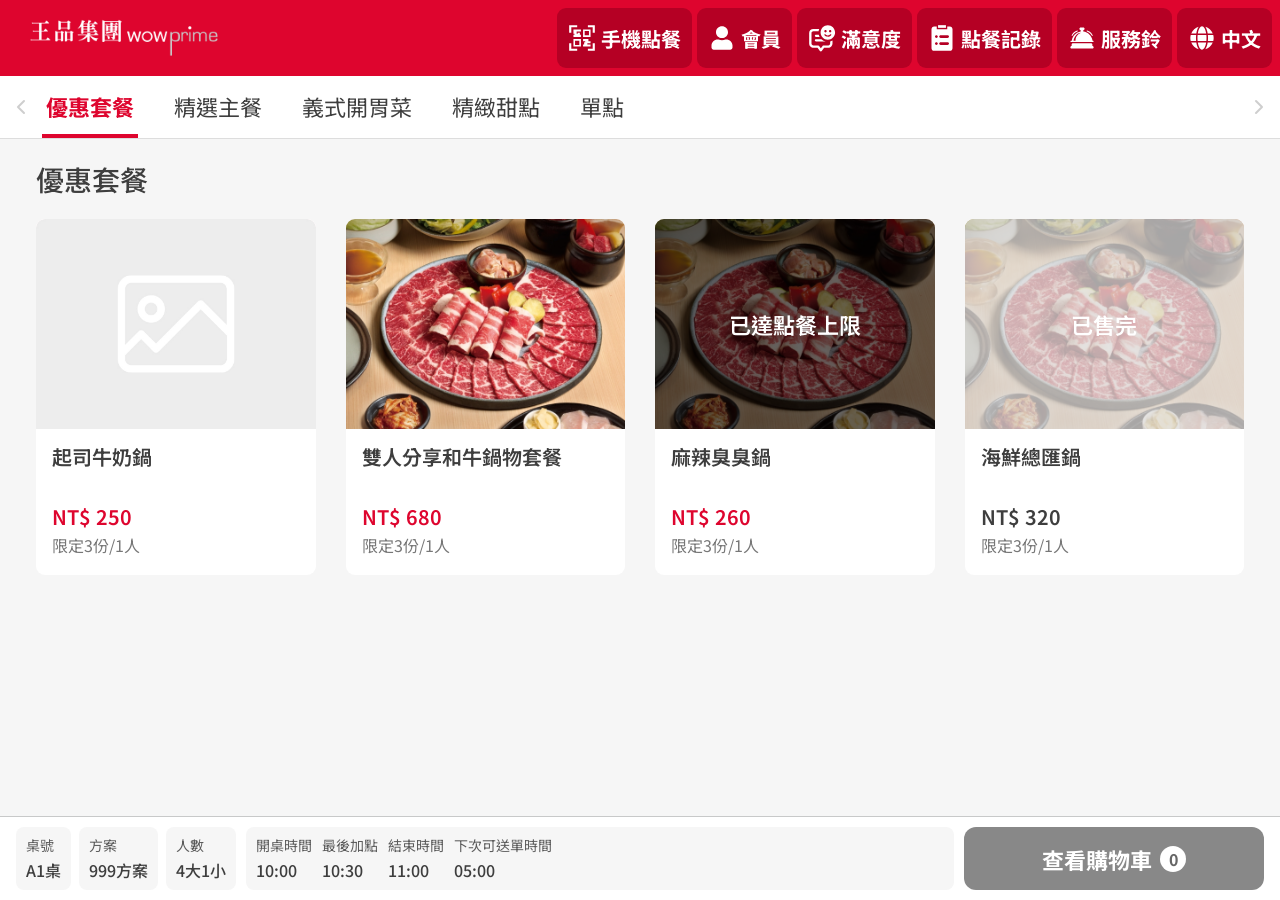
==== menu.html @ 1b22107e "update 新增手機點餐選項 2060910" ====
<!doctype html>
<html lang="zh-Hant">
<head>
<meta charset="UTF-8"><meta name="viewport" content="width=device-width, initial-scale=1, viewport-fit=cover">
<title>桌邊點餐｜王品集團</title>
<link rel="stylesheet" href="https://fonts.googleapis.com/css2?family=Noto+Sans+TC:wght@400;500;600;700&display=swap">
<link rel="stylesheet" href="css/styles.css"><link rel="stylesheet" href="css/menu.css">
</head>
<body><main class="screen menu-screen">
<header class="brand-bar"><img src="assets/logo.png" alt="王品集團 wowprime"><nav class="header-actions" aria-label="用餐服務">
<button class="header-action" data-header-action="手機點餐"><img src="assets/icons/Icon_qrcode.svg" alt="">手機點餐</button>
<button class="header-action" data-header-action="會員"><img src="assets/icons/Icon_user.svg" alt="">會員</button>
<button class="header-action" data-header-action="滿意度問卷"><img src="assets/icons/Icon_survey.svg" alt="">滿意度</button>
<button class="header-action" data-header-action="點餐記錄"><img src="assets/icons/Icon_list.svg" alt="">點餐記錄</button>
<button class="header-action service-bell visible" id="service-bell" aria-haspopup="dialog"><img src="assets/icons/Icon_service-bell.svg" alt="">服務鈴</button>
<button class="header-action" id="language-button" aria-haspopup="dialog"><img src="assets/icons/Icon_earth.svg" alt=""><span id="language-label">中文</span></button>
</nav></header>
<div class="menu-body">
<div class="category-bar"><button id="category-prev" class="category-arrow" aria-label="向左捲動分類"><img src="assets/icons/Icon_dropdown-right.svg" alt=""></button><nav id="categories" aria-label="餐點分類"></nav><button id="category-next" class="category-arrow" aria-label="向右捲動分類"><img src="assets/icons/Icon_dropdown-right.svg" alt=""></button></div><div class="menu-scroll" id="menu-list"></div><footer class="order-status-bar" aria-label="目前用餐資訊"><dl class="table-summary"><div><dt>桌號</dt><dd id="status-table">未開桌</dd></div><div><dt>方案</dt><dd id="status-plan">—</dd></div><div><dt>人數</dt><dd id="status-people">—</dd></div></dl><dl class="time-summary"><div><dt>開桌時間</dt><dd id="status-opened">—</dd></div><div><dt>最後加點</dt><dd id="status-last">—</dd></div><div><dt>結束時間</dt><dd id="status-end">—</dd></div><div><dt>下次可送單時間</dt><dd id="status-next">—</dd></div></dl><button id="view-cart" class="view-cart"><span>查看購物車</span><span id="cart-count" aria-live="polite">0</span></button></footer></div>
</main>
<dialog id="detail" aria-labelledby="detail-title"><div class="detail-layout"><div class="detail-summary"><img class="dish-photo" src="assets/menu.jpg" alt=""><div class="dish-copy"><p class="eyebrow" id="detail-category"></p><h2 id="detail-title"></h2><p id="detail-description"></p></div></div><div class="detail-options"><button class="close-button" id="close-detail" aria-label="關閉商品詳情"><img src="assets/icons/Icon_close.svg" alt=""></button><div class="options-scroll"><div class="detail-product-heading"><h2 id="detail-option-title"></h2><strong id="detail-price"></strong></div><section class="flavor-section" aria-label="口味與自訂備註"><div class="flavor-options" aria-label="口味選擇"><button type="button" class="flavor-option" data-flavor="加辣" aria-pressed="false">加辣</button><button type="button" class="flavor-option" data-flavor="不要香菜" aria-pressed="false">不要香菜</button><button type="button" class="flavor-option" id="custom-flavor" aria-pressed="false" aria-expanded="false" aria-controls="meal-note">+自訂備註</button></div><textarea id="meal-note" maxlength="200" placeholder="請輸入備註" aria-label="自訂口味備註" hidden></textarea></section><div id="option-groups"></div></div></div></div><footer class="detail-footer"><div class="stepper"><button id="minus" aria-label="減少餐點數量">−</button><output id="quantity">1</output><button id="plus" aria-label="增加餐點數量">＋</button></div><div class="detail-feedback"><p id="validation" aria-live="polite"></p><p id="detail-limit" aria-label="點餐份數限制"></p></div><button id="add-cart" class="add-cart"></button></footer></dialog>
<dialog id="service-dialog" aria-labelledby="service-title"><button class="close-button" id="close-service" aria-label="關閉服務鈴選單"><img src="assets/icons/Icon_close.svg" alt=""></button><h2 id="service-title">服務鈴</h2><div class="service-options"></div><button class="service-confirm" id="confirm-service" disabled>確定</button></dialog>
<dialog id="language-dialog" aria-labelledby="language-title"><button class="close-button" id="close-language" aria-label="關閉語言選擇"><img src="assets/icons/Icon_close.svg" alt=""></button><h2 id="language-title">語言選擇</h2><div class="service-options" aria-label="語言"><button class="service-option" data-language="zh-Hant" aria-pressed="false">中文</button><button class="service-option" data-language="en" aria-pressed="false">English</button><button class="service-option" data-language="ja" aria-pressed="false">日本語</button></div><button class="service-confirm" id="confirm-language" disabled>確定</button></dialog>
<div id="menu-toast" role="status" aria-live="polite"></div><script src="js/menu.js"></script>
</body></html>
---- css/styles.css ----
:root {
  --brand: #de052e;
  --brand-dark: #b80426;
  --ink: #3e3e3e;
  --muted: #5b5b5b;
  --line: #c8c9c9;
  --surface: #ffffff;
  --canvas: #f6f6f6;
  --soft-red: #fff0f2;
  --shadow: 0 18px 40px rgba(62, 62, 62, 0.12);
  --primary-action-size: clamp(20px, 2.35vw, 30px);
  --bar-height: calc(76px + env(safe-area-inset-top, 0px));
}

* { box-sizing: border-box; }

html {
  width: 100%;
  height: 100%;
  min-height: 100svh;
  min-height: 100dvh;
}

body {
  margin: 0;
  width: 100%;
  min-height: 100svh;
  min-height: 100dvh;
  overflow: hidden;
  color: var(--ink);
  background: var(--canvas);
  font-size: 18px;
  font-family: "Noto Sans TC", "Roboto", sans-serif;
}

.screen {
  position: relative;
  width: 100vw;
  min-height: 100svh;
  min-height: 100dvh;
  height: 100svh;
  height: 100dvh;
  overflow: hidden;
  background: var(--canvas);
}

.brand-bar {
  position: absolute;
  z-index: 4;
  display: flex;
  align-items: center;
  justify-content: space-between;
  top: 0;
  right: 0;
  left: 0;
  height: var(--bar-height);
  padding: max(14px, env(safe-area-inset-top, 0px)) max(30px, env(safe-area-inset-right, 0px)) 14px max(30px, env(safe-area-inset-left, 0px));
  background: var(--brand);
}

.brand-bar > img { width: 190px; height: 48px; object-fit: contain; object-position: left center; }
.header-title, .header-version { display: none; }
.management-mode .header-title { position: absolute; left: 50%; display: block; margin: 0; color: #fff; font-size: 30px; transform: translateX(-50%); }
.management-mode .header-version { display: block; margin-left: auto; color: #fff; font-size: 18px; font-weight: 700; }
.service-bell { display: none; align-items: center; gap: 10px; min-height: 52px; padding: 0 22px; border-radius: 10px; color: #fff; background: rgba(0, 0, 0, .3); font-size: 20px; font-weight: 700; }
.service-bell.visible { display: flex; }
.service-bell img { width: 28px; height: 28px; filter: brightness(0) invert(1); }
.service-bell:hover { background: rgba(0, 0, 0, .45); }

.view { width: 100%; height: calc(100% - var(--bar-height)); margin-top: var(--bar-height); overflow-y: auto; overscroll-behavior: contain; -webkit-overflow-scrolling: touch; }

.login-view {
  display: grid;
  place-items: center;
  padding: 24px;
  background: linear-gradient(135deg, #f0f0f0, #fafafa);
}

.login-card, .verify-card, .table-card {
  position: relative;
  z-index: 1;
  background: rgba(255, 255, 255, .96);
  border: 1px solid rgba(200, 201, 201, .7);
  box-shadow: var(--shadow);
}

.login-card {
  width: min(440px, 88%);
  padding: 36px 42px 34px;
  border-radius: 22px;
  text-align: center;
}

.eyebrow {
  margin: 0 0 8px;
  color: var(--brand);
  font: 700 15px Roboto, sans-serif;
  letter-spacing: .14em;
}

h1, h2, p { margin-top: 0; }
h1 { margin-bottom: 12px; font-size: clamp(28px, 3vw, 42px); letter-spacing: -.04em; }
h2 { margin-bottom: 8px; font-size: 24px; }
.login-card > p { margin-bottom: 26px; color: var(--muted); font-size: 18px; }

.code-input {
  width: 100%;
  height: 64px;
  border: 1px solid var(--line);
  border-radius: 12px;
  outline: 0;
  color: var(--ink);
  background: #fff;
  font: 700 30px Roboto, sans-serif;
  letter-spacing: .28em;
  text-align: center;
}

.code-input:focus { border-color: var(--brand); box-shadow: 0 0 0 4px rgba(222, 5, 46, .12); }
.hint { min-height: 22px; margin: 10px 0 18px; color: var(--brand); font-size: 16px; }

/* Keep native control/link colors consistent, including iPad browsers. */
a, a:visited {
  color: inherit;
}

button, input, select, textarea {
  color: inherit;
  -webkit-text-fill-color: currentColor;
}

button {
  -webkit-appearance: none;
  appearance: none;
  border: 0;
  cursor: pointer;
  font: inherit;
  transition: transform .18s ease, box-shadow .18s ease, background .18s ease;
}
button:active { transform: scale(.98); }
button:focus-visible { outline: 3px solid rgba(222, 5, 46, .28); outline-offset: 3px; }

.primary-button {
  min-height: 56px;
  width: 100%;
  border-radius: 10px;
  color: #fff;
  background: var(--brand);
  font-weight: 700;
  box-shadow: 0 8px 18px rgba(222, 5, 46, .2);
}
.primary-button:hover { background: var(--brand-dark); box-shadow: 0 10px 24px rgba(222, 5, 46, .28); }
.secondary-button { color: var(--muted); background: transparent; font-size: 18px; }

.standby-view { display: flex; flex-direction: column; padding-top: 24px; }
.carousel {
  position: relative;
  flex: 1;
  min-height: 0;
  margin: 0 24px 18px;
  overflow: hidden;
  border-radius: 18px;
  background: #dedede;
  box-shadow: inset 0 0 0 1px rgba(0,0,0,.05);
  touch-action: pan-y;
}
.slide { position: absolute; inset: 0; opacity: 0; background-position: center; background-size: cover; transition: opacity .45s ease, transform .45s ease; transform: scale(1.02); }
.slide.active { opacity: 1; transform: scale(1); }
.dots { position: absolute; z-index: 2; bottom: 18px; left: 50%; display: flex; gap: 8px; transform: translateX(-50%); }
.dot { width: 8px; height: 8px; padding: 0; border-radius: 50%; background: rgba(255,255,255,.6); }
.dot.active { width: 24px; border-radius: 99px; background: #fff; }

.standby-footer { display: flex; align-items: center; gap: 20px; padding: 0 24px max(22px, env(safe-area-inset-bottom, 0px)); }
.table-status { flex: 1; padding-left: 10px; color: var(--muted); font-size: 18px; }
.table-status strong { display: block; color: var(--ink); font-size: 20px; }
.service-button { width: 35%; min-height: 60px; border-radius: 10px; color: #fff; background: var(--brand); font-size: var(--primary-action-size); font-weight: 700; box-shadow: 0 8px 18px rgba(222,5,46,.2); }
.button-icon { width: 22px; height: 22px; margin-left: 8px; vertical-align: -4px; filter: brightness(0) invert(1); }

.overlay { position: absolute; inset: var(--bar-height) 0 0; z-index: 5; display: grid; place-items: center; padding: 24px max(24px, env(safe-area-inset-right, 0px)) max(24px, env(safe-area-inset-bottom, 0px)) max(24px, env(safe-area-inset-left, 0px)); background: rgba(62, 62, 62, .28); backdrop-filter: blur(3px); }
.verify-card { width: min(460px, 90%); padding: 34px 40px 30px; border-radius: 18px; text-align: center; }
.verify-card .code-input { margin: 12px 0 0; }
.verify-actions { display: flex; gap: 12px; margin-top: 16px; }
.verify-actions .primary-button { flex: 1; }
.verify-actions .secondary-button { width: 35%; border: 1px solid var(--line); border-radius: 10px; }
.service-menu-overlay { position: absolute; inset: var(--bar-height) 0 0; z-index: 5; display: grid; place-items: center; padding: 24px; background: rgba(62, 62, 62, .28); }
.service-menu-card { position: relative; width: min(560px, 90%); padding: 28px 32px 30px; border-radius: 14px; background: #fff; box-shadow: var(--shadow); }
.service-menu-card h2 { margin: 0 0 24px; color: var(--ink); font-size: 30px; }
.service-menu-close { position: absolute; top: 20px; right: 22px; display: grid; place-items: center; width: 30px; height: 30px; border-radius: 50%; color: transparent; background: #f2f2f2; font-size: 0; }
.service-menu-close::before, .service-menu-close::after { position: absolute; width: 18px; height: 2px; border-radius: 2px; background: var(--muted); content: ""; }
.service-menu-close::before { transform: rotate(45deg); }
.service-menu-close::after { transform: rotate(-45deg); }
.service-options { display: grid; grid-template-columns: repeat(3, 1fr); gap: 12px; }
.service-option { min-height: 92px; border: 1px solid var(--line); border-radius: 8px; color: var(--ink); background: #fff; font-size: 23px; font-weight: 600; }
.service-option:hover, .service-option.selected { border-color: var(--brand); color: var(--brand); background: #fff; }
.service-option.selected { border-width: 2px; }
.service-confirm { display: block; width: 180px; min-height: 52px; margin: 28px auto 0; border-radius: 9px; color: #fff; background: #888; font-size: 20px; font-weight: 700; }
.service-confirm:not(:disabled) { background: var(--brand); box-shadow: 0 8px 18px rgba(222, 5, 46, .2); }
.service-confirm:not(:disabled):hover { background: var(--brand-dark); }
.service-confirm:disabled { cursor: default; }

.zones-view { display: flex; flex-direction: column; padding: 32px 36px max(34px, env(safe-area-inset-bottom, 0px)); }
.page-heading { display: flex; align-items: end; justify-content: space-between; margin-bottom: 22px; }
.page-heading h1 { margin: 0; font-size: 34px; }
.step-label { color: var(--muted); font-size: 16px; }
.zone-tabs { display: flex; gap: 10px; margin-bottom: 18px; overflow-x: auto; }
.zone-tab { padding: 12px 25px; border: 1px solid var(--line); border-radius: 99px; color: var(--muted); background: #fff; white-space: nowrap; }
.zone-tab.active { border-color: var(--brand); color: #fff; background: var(--brand); }
.table-card { flex: 1; min-height: 0; padding: 24px; border-radius: 18px; }
.zone-title { display: flex; align-items: center; justify-content: space-between; margin-bottom: 18px; }
.zone-title h2 { margin: 0; font-size: 20px; }
.zone-title span { color: var(--muted); font-size: 16px; }
.tables { display: grid; grid-template-columns: repeat(4, 1fr); gap: 14px; }
.table-button { min-height: 82px; border: 1px solid var(--line); border-radius: 12px; color: var(--ink); background: #fff; font-size: 20px; font-weight: 600; }
.table-button:hover, .table-button.selected { border-color: var(--brand); color: var(--brand); background: var(--soft-red); }
.zone-footer { display: flex; justify-content: flex-end; gap: 12px; margin-top: 22px; }
.zone-footer button { width: 180px; min-height: 52px; border-radius: 10px; }
.zone-footer .confirm-table { color: #fff; background: var(--brand); }
.zone-footer .cancel-table { border: 1px solid var(--line); background: #fff; }

.assigned-footer { display: grid; grid-template-columns: 1fr 1fr; gap: 10px; padding: 0 24px max(22px, env(safe-area-inset-bottom, 0px)); }
.assigned-footer button { min-height: 78px; border-radius: 16px; font-size: var(--primary-action-size); font-weight: 700; }
.assigned-footer .table-action { display: flex; align-items: center; justify-content: center; border: 1px solid var(--ink); color: var(--ink); background: #fff; }
.assigned-footer .table-action strong { font-size: 36px; }
.assigned-footer .table-action span { display: block; flex: 0 0 1px; width: 1px; height: 26px; margin: 0 14px; background: var(--ink); font-size: 0; }
.assigned-footer .start-order { color: #fff; background: var(--brand); }
.assigned-footer .start-order:disabled { cursor: default; color: #fff; background: #c8c9c9; box-shadow: none; }

.management-view { min-height: 100%; background: #d8d8d8; }
.table-context { display: grid; grid-template-columns: repeat(4, 1fr); min-height: 118px; background: #fff; }
.table-context div { display: flex; flex-direction: column; align-items: center; justify-content: center; gap: 8px; }
.table-context span { font-size: 24px; }
.table-context strong { font-size: 28px; font-weight: 500; }
.management-actions { display: flex; gap: 28px; padding: 80px 48px; }
.management-action { display: flex; width: 178px; height: 178px; flex-direction: column; align-items: center; justify-content: center; gap: 16px; border-radius: 14px; color: var(--ink); background: #fff; box-shadow: 0 6px 12px rgba(0, 0, 0, .04); }
.management-action img { width: 76px; height: 76px; }
.management-action span { font-size: 24px; }
.management-action:hover { background: #fff8f9; box-shadow: 0 8px 20px rgba(0, 0, 0, .1); }
.open-table-view { display: grid; place-items: center; padding: 24px; background: rgba(62, 62, 62, .22); }
.open-table-card { width: min(600px, 90%); max-height: 100%; overflow-y: auto; padding: 30px 42px 28px; border-radius: 14px; text-align: center; background: #fff; box-shadow: var(--shadow); }
.open-table-card h1 { margin-bottom: 8px; font-size: 32px; }
.open-table-card .context { margin-bottom: 22px; font-size: 22px; font-weight: 700; }
.open-table-card .field-label { display: flex; align-items: center; justify-content: center; gap: 14px; margin: 18px 0 26px; }
.open-table-card input[type="number"] { width: 112px; height: 52px; border: 1px solid var(--line); border-radius: 8px; font: inherit; text-align: center; }
.open-table-card .form-actions { display: flex; justify-content: center; gap: 12px; margin-top: 24px; }
.open-table-card .form-actions button { min-width: 130px; min-height: 52px; padding: 0 22px; border-radius: 9px; }
.open-table-card .back-button { border: 1px solid var(--line); background: #fff; }
.open-table-card .next-button, .open-table-card .confirm-open { color: #fff; background: var(--brand); }
.plan-grid { display: grid; grid-template-columns: repeat(2, 1fr); gap: 12px; max-width: 360px; margin: 26px auto 10px; }
.plan-button { min-height: 54px; border: 1px solid var(--ink); border-radius: 8px; color: var(--ink); background: #fff; font-size: 22px; font-weight: 700; }
.plan-button.selected { border: 2px solid var(--brand); color: var(--brand); }
.price-plan { display: inline-block; margin: 8px 0 18px; padding: 5px 14px; border: 1px solid var(--ink); border-radius: 8px; font-size: 22px; font-weight: 700; }
.price-list { display: grid; gap: 10px; margin: 0 auto; max-width: 390px; text-align: left; }
.price-row { display: grid; grid-template-columns: 1fr 42px 52px 42px; align-items: center; gap: 12px; font-size: 21px; }
.quantity-button, .quantity-value { display: grid; place-items: center; width: 42px; height: 42px; }
.quantity-button { border-radius: 50%; color: var(--ink); background: #f4f4f4; font-size: 25px; line-height: 1; }
.quantity-button:hover { background: #ececec; }
.quantity-value { width: 52px; border: 1px solid var(--line); border-radius: 8px; font-size: 20px; }

.toast { position: absolute; z-index: 10; left: 50%; bottom: 24px; padding: 11px 18px; border-radius: 99px; color: #fff; background: var(--ink); opacity: 0; pointer-events: none; transform: translate(-50%, 12px); transition: opacity .2s ease, transform .2s ease; }
.toast.show { opacity: 1; transform: translate(-50%, 0); }

@media (max-width: 760px) {
  :root { --bar-height: calc(64px + env(safe-area-inset-top, 0px)); }
  .brand-bar { height: var(--bar-height); padding: max(10px, env(safe-area-inset-top, 0px)) max(18px, env(safe-area-inset-right, 0px)) 10px max(18px, env(safe-area-inset-left, 0px)); }
  .brand-bar > img { width: 154px; height: 44px; }
  .service-bell { gap: 6px; min-height: 44px; padding: 0 12px; font-size: 16px; }
  .service-bell img { width: 24px; height: 24px; }
  .service-menu-card { padding: 24px 20px 24px; }
  .service-menu-card h2 { font-size: 26px; }
  .service-menu-close { top: 16px; right: 18px; }
  .service-option { min-height: 72px; font-size: 18px; }
  .service-confirm { width: 150px; }
  .view { height: calc(100% - var(--bar-height)); margin-top: var(--bar-height); }
  .login-card { padding: 26px 22px 24px; }
  .standby-footer { gap: 10px; padding-inline: 16px; }
  .service-button { width: 46%; }
  .assigned-footer { gap: 8px; padding-inline: 16px; }
  .assigned-footer button { min-height: 60px; border-radius: 12px; }
  .assigned-footer .table-action strong { font-size: 26px; }
  .assigned-footer .table-action span { height: 21px; margin: 0 7px; }
  .management-mode .header-title { font-size: 24px; }
  .management-mode .header-version { font-size: 15px; }
  .table-context { min-height: 104px; }
  .table-context span { font-size: 18px; }
  .table-context strong { font-size: 22px; }
  .management-actions { gap: 12px; padding: 44px 18px; }
  .management-action { width: 150px; height: 150px; gap: 12px; }
  .management-action img { width: 60px; height: 60px; }
  .management-action span { font-size: 20px; }
  .open-table-card { padding: 24px 20px; }
  .open-table-card h1 { font-size: 28px; }
  .open-table-card .context { font-size: 19px; }
  .price-row { font-size: 18px; }
  .zones-view { padding-inline: 18px; }
  .tables { grid-template-columns: repeat(3, 1fr); }
}

/* Shared brand focus treatment for all form fields. */
input:focus, textarea:focus, select:focus, [contenteditable="true"]:focus {
  border-color: var(--brand);
  outline: 2px solid var(--brand);
  outline-offset: 2px;
}
---- css/menu.css ----
.menu-body{height:calc(100% - var(--bar-height));margin-top:var(--bar-height);display:flex;flex-direction:column}
.eyebrow{margin:0 0 6px;color:var(--brand);font-size:16px;letter-spacing:2px;font-weight:700}
#categories{display:flex;gap:32px;min-width:0;flex:1;overflow-x:auto;scrollbar-width:none;background:white}
#categories button{white-space:nowrap;background:none;padding:20px 4px 17px;font-size:22px;border-bottom:4px solid transparent}
#categories button[aria-current=true]{color:var(--brand);border-color:var(--brand);font-weight:700}
.menu-scroll{overflow:auto;padding:28px 36px 40px;flex:1}
.section-heading{display:flex;gap:12px;align-items:center;margin-bottom:20px}
.section-heading h2{font-size:28px;margin:0}
.section-heading span{color:var(--muted);font-size:18px}
.dish-grid{display:grid;grid-template-columns:repeat(4,minmax(0,1fr));gap:22px 30px}
.dish-card{display:flex;flex-direction:column;text-align:left;padding:0;gap:0;border:0;border-radius:9px;overflow:hidden;background:white;color:var(--ink);min-width:0;align-self:start}
.dish-card:hover{border-color:var(--brand)}

.card-copy{width:100%;padding:14px 16px 16px;display:flex;flex-direction:column;gap:4px;min-height:108px}
.card-copy h3{font-size:20px;line-height:1.4;margin:0;font-weight:600}

.card-price{font-size:20px;line-height:1.35;color:var(--brand);font-weight:600}


dialog{border:0;color:var(--ink);font:inherit;padding:0;border-radius:20px;box-shadow:var(--shadow)}
dialog::backdrop{background:rgba(0,0,0,.42)}
#detail{width:min(1160px,calc(100% - 48px));max-width:none;height:min(850px,calc(100dvh - 48px));max-height:none;overflow:hidden}
#detail[open]{display:flex;flex-direction:column}
.detail-layout{display:grid;grid-template-columns:42% 58%;flex:1;min-height:0}
.detail-summary{background:#faf8f6;overflow:auto}
.dish-photo{width:100%;height:280px;object-fit:cover}
.dish-copy{padding:26px}
.dish-copy h2{font-size:30px;line-height:1.4}
.dish-copy p:not(.eyebrow){font-size:20px;line-height:1.7}
.dish-copy strong{font-size:28px;color:var(--brand)}
.dish-copy .photo-note{font-size:16px!important;color:#777;margin-top:26px}
.detail-options{position:relative;min-height:0;display:flex}
.options-scroll{overflow:auto;padding:32px 28px;width:100%}
.options-scroll>h2{font-size:28px;padding-right:38px;margin-bottom:26px}
.close-button{position:absolute;right:16px;top:14px;z-index:2;width:44px;height:44px;border-radius:50%;font-size:32px;background:#eee;line-height:1}
fieldset{border:0;padding:0;margin:0 0 28px;min-width:0}
legend{font-size:22px;font-weight:700;width:100%;margin-bottom:12px}
legend small{display:block;font-size:16px;font-weight:400;color:var(--muted);margin-top:4px}
.option-row{display:flex;align-items:center;gap:10px;border:1px solid #ddd;border-radius:10px;padding:12px;margin-bottom:8px;min-height:56px;cursor:pointer;font-size:20px}
.option-row:has(input:checked){border-color:var(--brand);background:#fff5f6}
.option-row:has(input:disabled){opacity:.5;cursor:default}
.option-row input{width:22px;height:22px;accent-color:var(--brand);flex-shrink:0}
.option-name{flex:1}
.option-price{font-size:18px}
.nested{padding:12px 0 0 20px;border-left:3px solid #efc6ce;margin-bottom:12px}
.nested fieldset:last-child{margin-bottom:0}
.extra-qty{display:flex;justify-content:flex-end;align-items:center;gap:16px;margin-bottom:12px}
.extra-qty button,.stepper button{width:44px;height:44px;background:#f2f2f2;border-radius:8px;font-size:24px}
.extra-qty button:disabled,.stepper button:disabled{color:var(--muted);opacity:.45;cursor:default}
.note-label{display:block;font-size:22px;font-weight:700;margin-bottom:12px}
.note-label span{font-size:16px;font-weight:400;color:#666}
textarea{width:100%;min-height:100px;padding:14px;border:1px solid #ccc;border-radius:10px;font:inherit;resize:vertical}
.detail-footer{border-top:1px solid #ddd;padding:18px 24px;display:flex;align-items:center;gap:18px;background:white}
.stepper{display:flex;align-items:center;gap:18px;font-size:22px}
#validation{font-size:16px;color:var(--muted);margin:0;flex:1}
.add-cart{background:var(--brand);color:white;padding:18px 24px;border-radius:10px;font-size:22px;font-weight:700}
.add-cart:disabled{background:#ddd;color:#777;cursor:default}
button:focus-visible{outline:3px solid var(--brand);outline-offset:3px}
#service-dialog{width:min(560px,calc(100% - 40px));padding:32px}
#service-dialog h2{font-size:30px;margin-bottom:24px}
#menu-toast{position:fixed;z-index:100;bottom:28px;left:50%;transform:translateX(-50%);background:#333;color:white;border-radius:12px;padding:16px 24px;display:none;font-size:20px;max-width:90%;width:max-content}
#menu-toast.show{display:block}
@media(max-width:900px){

.card-copy h3{font-size:20px;line-height:1.4;margin:0;font-weight:600}
.detail-layout{grid-template-columns:38% 62%}
.dish-photo{height:220px}
.dish-copy{padding:20px}
.detail-footer{flex-wrap:wrap}
.detail-feedback{order:3;flex-basis:100%}
.add-cart{margin-left:auto}
.menu-scroll{padding:24px}
#categories{display:flex;gap:32px;min-width:0;flex:1;overflow-x:auto;scrollbar-width:none;background:white}
}
@media(max-width:600px){
.detail-layout{display:block;overflow:auto}
.detail-summary{overflow:visible}
.dish-photo{height:200px}
.options-scroll{overflow:visible}
.detail-options{display:block}
.detail-options .close-button{position:fixed;top:16px;right:16px}
#detail{width:calc(100% - 20px);height:calc(100dvh - 20px)}
.detail-footer{padding:12px;gap:10px}
.add-cart{font-size:18px;padding:16px}
.stepper{gap:10px}
.service-option{font-size:18px}
}




/* Category-list layout; header keeps the shared index.html height. */
.menu-screen .brand-bar{padding-left:24px;padding-right:8px;gap:20px}
.menu-screen .brand-bar>img{width:254px;max-width:23%;height:48px;flex-shrink:0}
.header-actions{display:flex;align-items:center;justify-content:flex-end;gap:5px;min-width:0}
.header-action,.header-actions .service-bell{display:flex;align-items:center;justify-content:center;gap:5px;white-space:nowrap;min-height:60px;padding:0 11px;border-radius:9px;color:white;background:#b50024;font-size:20px;font-weight:700}
.header-action img,.header-actions .service-bell img{width:28px;height:28px;object-fit:contain;filter:brightness(0) invert(1)}
.header-action:hover{background:#990020}
.category-bar{display:flex;align-items:stretch;flex-shrink:0;background:white;border-bottom:1px solid #ddd}
#categories::-webkit-scrollbar{display:none}
#categories button{color:var(--ink);font-size:24px;padding:20px 4px 18px;min-height:76px}
#categories button[aria-current=true]{color:var(--brand)}
.category-arrow{width:42px;flex-shrink:0;background:white;color:var(--muted);font-size:32px;padding:0}
.category-arrow:disabled{opacity:.3;cursor:default}
.menu-scroll{padding:20px 36px 36px}
.section-heading h2{font-size:32px;font-weight:500}
.card-media{position:relative;width:100%;aspect-ratio:4/3;background:#fff3f5;overflow:hidden}
.card-media img{position:absolute;inset:0;display:block;width:100%;height:100%;object-fit:cover}
.image-placeholder{position:absolute;inset:0;display:grid;place-items:center;color:white}
.image-placeholder svg{width:42%;height:48%}
.card-limit{font-size:16px;color:#777;line-height:1.4}
.availability-overlay{position:absolute;inset:0;display:grid;place-items:center;padding:12px;background:rgba(0,0,0,.6);color:white;font-size:22px;font-weight:600;text-align:center}
.sold-out .availability-overlay{background:rgba(220,220,220,.75)}
.sold-out .card-price{color:var(--ink)}
.dish-card:disabled{cursor:default;opacity:1}
.dish-card:disabled:active{transform:none}
.dish-card:not(:disabled):hover{box-shadow:0 0 0 2px var(--brand)}
@media(max-width:1050px){
.menu-screen .brand-bar{padding-left:18px;gap:12px}
.menu-screen .brand-bar>img{width:190px;max-width:23%}
.header-action,.header-actions .service-bell{font-size:18px;padding:0 8px;gap:4px;min-height:52px}
.header-action img,.header-actions .service-bell img{width:24px;height:24px}
.dish-grid{gap:22px}
}
@media(max-width:900px){
.header-action,.header-actions .service-bell{flex-direction:column;gap:2px;font-size:16px;padding:4px 8px;min-height:54px}
.dish-grid{grid-template-columns:repeat(2,minmax(0,1fr))}
.menu-scroll{padding:24px}
#categories{gap:26px}
}
@media(max-width:600px){
.menu-screen .brand-bar{padding-left:10px;gap:8px}
.menu-screen .brand-bar>img{width:110px;max-width:23%}
.header-actions{overflow-x:auto;justify-content:flex-start}
.header-action,.header-actions .service-bell{font-size:14px;padding:4px 6px;min-height:44px;flex-shrink:0}
.header-action img,.header-actions .service-bell img{width:20px;height:20px}
.menu-scroll{padding:18px 14px}
.dish-grid{gap:16px}
.card-copy{padding:12px;min-height:110px}
.card-copy h3,.card-price{font-size:18px}
.availability-overlay{font-size:18px}
#categories button{font-size:20px;min-height:64px;padding:16px 4px}
.category-arrow{width:30px}
}
/* Equal card geometry: reserve two title lines, one price and one limit line. */
.dish-card{align-self:stretch;height:100%}
.card-copy{height:146px;min-height:146px;flex:none}
.card-copy h3{height:56px;min-height:56px;display:-webkit-box;-webkit-line-clamp:2;-webkit-box-orient:vertical;overflow:hidden}
.card-price,.card-limit{flex-shrink:0}
.category-arrow{display:grid;place-items:center}
.category-arrow img{display:block;width:24px;height:24px}
#category-prev img{transform:rotate(180deg)}
.close-button{display:grid;place-items:center;padding:10px}
.close-button img{display:block;width:100%;height:100%}
#service-dialog,#language-dialog{width:min(560px,calc(100% - 40px));padding:32px;border-radius:20px}
#service-dialog h2,#language-dialog h2{font-size:30px;margin-bottom:24px}
@media(max-width:600px){.card-copy{height:140px;min-height:140px}.card-copy h3{height:51px;min-height:51px}#service-dialog,#language-dialog{padding:28px 20px}.service-options{gap:10px}}
/* Compact navigation and persistent dining context. */
#categories button{font-size:22px;min-height:62px;padding:13px 4px 11px}
.section-heading h2{font-size:28px}
.menu-scroll{min-height:0}
.order-status-bar{display:flex;align-items:stretch;gap:10px;flex-shrink:0;padding:10px max(12px,env(safe-area-inset-right,0px)) max(10px,env(safe-area-inset-bottom,0px)) max(12px,env(safe-area-inset-left,0px));background:#e6e6e6;border-top:1px solid var(--line)}
.order-status-bar dl{margin:0;display:flex;align-items:center;gap:14px}
.order-status-bar dt{font-size:14px;color:var(--muted);white-space:nowrap}
.order-status-bar dd{margin:2px 0 0;font-size:16px;white-space:nowrap;font-weight:500}
.table-summary>div{background:white;padding:7px 12px;border-radius:6px;min-width:68px}
.order-status-bar .table-summary{gap:8px}
.time-summary{flex:1;flex-wrap:wrap;background:#fff;padding:7px 12px;border-radius:6px}
.view-cart{display:flex;align-items:center;justify-content:center;gap:8px;min-width:300px;padding:12px 16px;background:var(--brand);color:white;border-radius:9px;font-size:20px;font-weight:700}
.view-cart img{width:26px;height:26px;filter:brightness(0) invert(1)}
.view-cart:disabled{background:#888;cursor:default}
#cart-count{display:grid;place-items:center;min-width:26px;height:26px;border-radius:50%;background:#fff;color:var(--brand);font-size:16px}
.view-cart:disabled #cart-count{color:#666}
@media(max-width:1050px){.order-status-bar{flex-wrap:wrap}.order-status-bar .time-summary{order:3;flex-basis:100%;justify-content:space-between}.view-cart{margin-left:auto}.table-summary>div{padding:5px 12px}.order-status-bar dt{font-size:14px}.order-status-bar dd{font-size:16px}}
@media(max-width:600px){#categories button{font-size:18px;min-height:54px;padding:11px 4px 9px}.order-status-bar{gap:6px;padding:8px}.order-status-bar .table-summary{gap:5px}.table-summary>div{min-width:0;padding:4px 7px}.view-cart{font-size:16px;min-width:300px;padding:8px;gap:5px}.view-cart img{display:none}.order-status-bar .time-summary{gap:8px;padding:6px}}

.detail-feedback{flex:1;min-width:0}
#detail-limit{margin:4px 0 0;color:var(--brand);font-size:18px;line-height:1.4}
.flavor-section{margin-bottom:36px}
.flavor-section h2{font-size:24px;margin:0 44px 16px 0;line-height:1.4}
.flavor-options{display:flex;flex-wrap:wrap;gap:8px;margin-bottom:14px}
.flavor-option{min-height:44px;padding:6px 14px;border:1px solid var(--line);border-radius:7px;background:white;color:var(--ink);font-size:22px}
.flavor-option[aria-pressed="true"]{border-color:var(--brand);color:var(--brand);background:var(--soft-red)}
#meal-note{min-height:110px;display:block}
#meal-note[hidden]{display:none}

.detail-product-heading{padding-right:44px;margin-bottom:28px}
.detail-product-heading h2{font-size:30px;line-height:1.4;margin:0 0 8px}
.detail-product-heading #detail-price{display:block;color:var(--brand);font-size:28px;line-height:1.4}


.dish-copy #detail-category{font-size:18px;font-weight:700;color:var(--brand);line-height:1.6;margin:0 0 8px}
.dish-copy #detail-title{font-size:18px;line-height:1.4;margin:0 0 12px}
.dish-copy #detail-description{font-size:16px;line-height:1.7;margin:0}
/* Two-row dining bar matching the reference. */
.order-status-bar{display:grid;grid-template-columns:minmax(0,1fr) auto;gap:12px;background:#fff;padding:12px max(16px,env(safe-area-inset-right,0px)) max(12px,env(safe-area-inset-bottom,0px)) max(16px,env(safe-area-inset-left,0px))}
.order-status-bar .table-summary{grid-column:1;grid-row:1;gap:10px}
.order-status-bar .table-summary>div{background:#F6F6F6;border-radius:8px;padding:8px 14px;min-width:84px}
.order-status-bar .time-summary{grid-column:1/-1;grid-row:2;display:flex;justify-content:space-between;gap:16px;background:#F6F6F6;border-radius:8px;padding:9px 14px}
.order-status-bar dt{font-size:14px}
.order-status-bar dd{font-size:16px;margin-top:3px}
.order-status-bar .view-cart{grid-column:2;grid-row:1;min-width:300px;margin:0;font-size:24px;border-radius:12px;padding:12px 24px}
@media(max-width:600px){
.order-status-bar{padding:8px;gap:8px}
.order-status-bar .table-summary{gap:6px}
.order-status-bar .table-summary>div{min-width:0;padding:7px 9px}
.order-status-bar dt{font-size:14px}
.order-status-bar dd{font-size:16px}
.order-status-bar .view-cart{min-width:300px;font-size:18px;padding:10px}
.order-status-bar .time-summary{display:grid;grid-template-columns:repeat(2,minmax(0,1fr));gap:10px;padding:9px}
}
/* Compact single-row dining bar. */
.order-status-bar{grid-template-columns:auto minmax(0,1fr) auto;gap:10px;padding:10px max(16px,env(safe-area-inset-right,0px)) max(10px,env(safe-area-inset-bottom,0px)) max(16px,env(safe-area-inset-left,0px))}
.order-status-bar .table-summary{grid-column:1;grid-row:1;gap:8px}
.order-status-bar .table-summary>div{min-width:0;padding:8px 12px}
.order-status-bar .time-summary{grid-column:2;grid-row:1;display:grid;grid-template-columns:repeat(4,auto);align-content:center;justify-content:space-between;gap:10px;padding:8px 12px;min-width:0}
.order-status-bar dt{font-size:14px}
.order-status-bar dd{font-size:16px}
.order-status-bar .view-cart{grid-column:3;grid-row:1;min-width:300px;padding:12px 20px;font-size:22px}
@media(max-width:1050px){
.order-status-bar{gap:8px;padding:8px}
.order-status-bar .table-summary{gap:6px}
.order-status-bar .table-summary>div{padding:7px 8px}
.order-status-bar .time-summary{gap:8px;padding:7px 10px}
.order-status-bar dt{font-size:14px}
.order-status-bar dd{font-size:16px}
.order-status-bar .view-cart{min-width:300px;padding:10px 12px;font-size:20px}
}
@media(max-width:800px){
.order-status-bar{gap:6px}
.order-status-bar .table-summary{gap:4px}
.order-status-bar .table-summary>div{padding:6px}
.order-status-bar .time-summary{gap:6px;padding:6px}
.order-status-bar dt{font-size:14px}
.order-status-bar dd{font-size:16px}
.order-status-bar .view-cart{min-width:300px;padding:8px;font-size:17px;gap:6px}
}
@media(max-width:600px){
.order-status-bar{grid-template-columns:minmax(0,1fr) auto}
.order-status-bar .time-summary{grid-column:1/-1;grid-row:2;grid-template-columns:repeat(4,auto)}
.order-status-bar .view-cart{grid-column:2;grid-row:1}
.order-status-bar .table-summary>div{padding:6px 10px}
}
/* Consistent horizontal spacing in the dining status bar at every width. */
.order-status-bar .table-summary>div{padding-left:10px;padding-right:10px}
.order-status-bar .time-summary{padding-left:10px;padding-right:10px;justify-content:start;column-gap:10px}

/* Popup close controls keep their neutral appearance when focused. */
#close-service:focus, #close-service:focus-visible,
#close-language:focus, #close-language:focus-visible{outline:none;box-shadow:none;border:0}
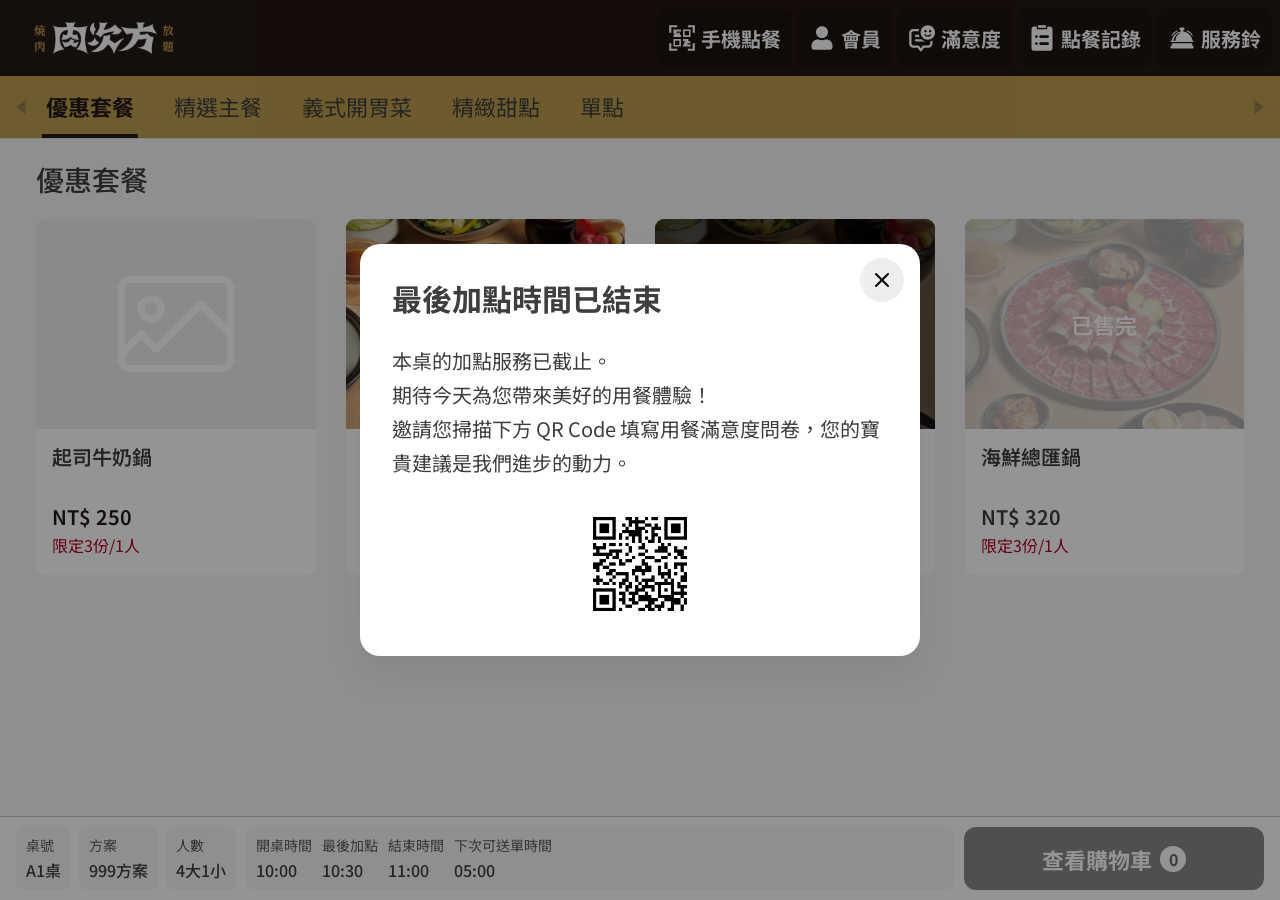
==== commit 8d818479: "Update 調整成新品牌企業配色 20261002" ====
--- a/menu.html
+++ b/menu.html
@@ -6,20 +6,61 @@
 <link rel="stylesheet" href="https://fonts.googleapis.com/css2?family=Noto+Sans+TC:wght@400;500;600;700&display=swap">
 <link rel="stylesheet" href="css/styles.css"><link rel="stylesheet" href="css/menu.css">
 </head>
-<body><main class="screen menu-screen">
+<body class="tablet-only"><div class="tablet-required" role="status">請改用平板進行桌邊點餐</div><main class="screen menu-screen">
 <header class="brand-bar"><img src="assets/logo.png" alt="王品集團 wowprime"><nav class="header-actions" aria-label="用餐服務">
-<button class="header-action" data-header-action="手機點餐"><img src="assets/icons/Icon_qrcode.svg" alt="">手機點餐</button>
-<button class="header-action" data-header-action="會員"><img src="assets/icons/Icon_user.svg" alt="">會員</button>
-<button class="header-action" data-header-action="滿意度問卷"><img src="assets/icons/Icon_survey.svg" alt="">滿意度</button>
-<button class="header-action" data-header-action="點餐記錄"><img src="assets/icons/Icon_list.svg" alt="">點餐記錄</button>
+<button class="header-action" id="mobile-order-button" aria-haspopup="dialog" aria-controls="mobile-order-dialog"><img src="assets/icons/Icon_qrcode.svg" alt="">手機點餐</button>
+<button class="header-action" id="member-button" aria-haspopup="dialog" aria-controls="member-dialog"><img src="assets/icons/Icon_user.svg" alt="">會員</button>
+<button class="header-action" id="survey-button" aria-haspopup="dialog" aria-controls="survey-dialog"><img src="assets/icons/Icon_survey.svg" alt="">滿意度</button>
+<button class="header-action" id="view-order-history" aria-haspopup="dialog"><img src="assets/icons/Icon_list.svg" alt="">點餐記錄</button>
 <button class="header-action service-bell visible" id="service-bell" aria-haspopup="dialog"><img src="assets/icons/Icon_service-bell.svg" alt="">服務鈴</button>
 <button class="header-action" id="language-button" aria-haspopup="dialog"><img src="assets/icons/Icon_earth.svg" alt=""><span id="language-label">中文</span></button>
 </nav></header>
 <div class="menu-body">
-<div class="category-bar"><button id="category-prev" class="category-arrow" aria-label="向左捲動分類"><img src="assets/icons/Icon_dropdown-right.svg" alt=""></button><nav id="categories" aria-label="餐點分類"></nav><button id="category-next" class="category-arrow" aria-label="向右捲動分類"><img src="assets/icons/Icon_dropdown-right.svg" alt=""></button></div><div class="menu-scroll" id="menu-list"></div><footer class="order-status-bar" aria-label="目前用餐資訊"><dl class="table-summary"><div><dt>桌號</dt><dd id="status-table">未開桌</dd></div><div><dt>方案</dt><dd id="status-plan">—</dd></div><div><dt>人數</dt><dd id="status-people">—</dd></div></dl><dl class="time-summary"><div><dt>開桌時間</dt><dd id="status-opened">—</dd></div><div><dt>最後加點</dt><dd id="status-last">—</dd></div><div><dt>結束時間</dt><dd id="status-end">—</dd></div><div><dt>下次可送單時間</dt><dd id="status-next">—</dd></div></dl><button id="view-cart" class="view-cart"><span>查看購物車</span><span id="cart-count" aria-live="polite">0</span></button></footer></div>
+<div class="category-bar"><button id="category-prev" class="category-arrow" aria-label="向左捲動分類"><img src="assets/icons/Icon_arrow-left.svg" alt=""></button><nav id="categories" aria-label="餐點分類"></nav><button id="category-next" class="category-arrow" aria-label="向右捲動分類"><img src="assets/icons/Icon_arrow-right.svg" alt=""></button></div><div class="menu-scroll" id="menu-list"></div><footer class="order-status-bar" aria-label="目前用餐資訊"><dl class="table-summary"><div><dt>桌號</dt><dd id="status-table">未開桌</dd></div><div><dt>方案</dt><dd id="status-plan">—</dd></div><div><dt>人數</dt><dd id="status-people">—</dd></div></dl><dl class="time-summary"><div><dt>開桌時間</dt><dd id="status-opened">—</dd></div><div><dt>最後加點</dt><dd id="status-last">—</dd></div><div><dt>結束時間</dt><dd id="status-end">—</dd></div><div><dt>下次可送單時間</dt><dd id="status-next">—</dd></div></dl><button id="view-cart" class="view-cart"><span>查看購物車</span><span id="cart-count" aria-live="polite">0</span></button></footer></div>
 </main>
 <dialog id="detail" aria-labelledby="detail-title"><div class="detail-layout"><div class="detail-summary"><img class="dish-photo" src="assets/menu.jpg" alt=""><div class="dish-copy"><p class="eyebrow" id="detail-category"></p><h2 id="detail-title"></h2><p id="detail-description"></p></div></div><div class="detail-options"><button class="close-button" id="close-detail" aria-label="關閉商品詳情"><img src="assets/icons/Icon_close.svg" alt=""></button><div class="options-scroll"><div class="detail-product-heading"><h2 id="detail-option-title"></h2><strong id="detail-price"></strong></div><section class="flavor-section" aria-label="口味與自訂備註"><div class="flavor-options" aria-label="口味選擇"><button type="button" class="flavor-option" data-flavor="加辣" aria-pressed="false">加辣</button><button type="button" class="flavor-option" data-flavor="不要香菜" aria-pressed="false">不要香菜</button><button type="button" class="flavor-option" id="custom-flavor" aria-pressed="false" aria-expanded="false" aria-controls="meal-note">+自訂備註</button></div><textarea id="meal-note" maxlength="200" placeholder="請輸入備註" aria-label="自訂口味備註" hidden></textarea></section><div id="option-groups"></div></div></div></div><footer class="detail-footer"><div class="stepper"><button id="minus" aria-label="減少餐點數量">−</button><output id="quantity">1</output><button id="plus" aria-label="增加餐點數量">＋</button></div><div class="detail-feedback"><p id="validation" aria-live="polite"></p><p id="detail-limit" aria-label="點餐份數限制"></p></div><button id="add-cart" class="add-cart"></button></footer></dialog>
 <dialog id="service-dialog" aria-labelledby="service-title"><button class="close-button" id="close-service" aria-label="關閉服務鈴選單"><img src="assets/icons/Icon_close.svg" alt=""></button><h2 id="service-title">服務鈴</h2><div class="service-options"></div><button class="service-confirm" id="confirm-service" disabled>確定</button></dialog>
 <dialog id="language-dialog" aria-labelledby="language-title"><button class="close-button" id="close-language" aria-label="關閉語言選擇"><img src="assets/icons/Icon_close.svg" alt=""></button><h2 id="language-title">語言選擇</h2><div class="service-options" aria-label="語言"><button class="service-option" data-language="zh-Hant" aria-pressed="false">中文</button><button class="service-option" data-language="en" aria-pressed="false">English</button><button class="service-option" data-language="ja" aria-pressed="false">日本語</button></div><button class="service-confirm" id="confirm-language" disabled>確定</button></dialog>
-<div id="menu-toast" role="status" aria-live="polite"></div><script src="js/menu.js"></script>
+<dialog id="mobile-order-dialog" aria-labelledby="mobile-order-title" aria-describedby="mobile-order-message"><button class="close-button" id="close-mobile-order" aria-label="關閉手機掃碼點餐"><img src="assets/icons/Icon_close.svg" alt=""></button><h2 id="mobile-order-title">手機掃碼點餐</h2><p id="mobile-order-message">使用手機掃描QR Code，即可同步瀏覽與點餐！</p><img class="mobile-order-qrcode" src="assets/qrcode.png" alt="滿意度回饋 QR code"></dialog>
+<dialog id="survey-dialog" aria-labelledby="survey-title" aria-describedby="survey-message"><button class="close-button" id="close-survey" aria-label="關閉滿意度回饋"><img src="assets/icons/Icon_close.svg" alt=""></button><h2 id="survey-title">手機掃碼填寫滿意度回饋</h2><p id="survey-message">期待今天為您帶來美好的用餐體驗！<br>邀請您掃描下方 QR Code 填寫用餐滿意度問卷，您的寶貴建議是我們進步的動力。</p><img class="mobile-order-qrcode" src="assets/qrcode.png" alt="滿意度回饋 QR code"></dialog>
+<dialog id="last-order-dialog" aria-labelledby="last-order-title" aria-describedby="last-order-message">
+<button class="close-button" id="close-last-order" aria-label="關閉加點截止通知" autofocus><img src="assets/icons/Icon_close.svg" alt=""></button>
+<h2 id="last-order-title">最後加點時間已結束</h2>
+<p id="last-order-message">本桌的加點服務已截止。<br>期待今天為您帶來美好的用餐體驗！<br>邀請您掃描下方 QR Code 填寫用餐滿意度問卷，您的寶貴建議是我們進步的動力。</p>
+<img class="mobile-order-qrcode" src="assets/qrcode.png" alt="滿意度回饋 QR code">
+</dialog>
+<dialog id="member-dialog" aria-labelledby="member-title">
+<button class="close-button" id="close-member" aria-label="關閉會員中心"><img src="assets/icons/Icon_close.svg" alt=""></button>
+<h2 id="member-title">會員中心</h2>
+<div id="member-guest"><button class="member-login" id="member-login"><img src="assets/icons/Icon_fun.svg" alt="">登入瘋美食會員</button></div>
+<div id="member-account" hidden>
+<h3>瘋美食會員(<span id="member-name">Anna</span>)</h3>
+<ul class="member-benefits">
+<li><img src="assets/icons/Icon_point.svg" alt=""><span>瘋點數 <strong>1,000</strong> 點</span></li>
+<li><img src="assets/icons/Icon_coupon.svg" alt=""><span>優惠券 <strong>1</strong> 張</span></li>
+<li><img src="assets/icons/Icon_gift-voucher.svg" alt=""><span>電子禮券 0 張</span></li>
+</ul>
+<button class="member-logout" id="member-logout">登出</button>
+</div>
+</dialog>
+<dialog id="cart-dialog" aria-labelledby="cart-title">
+<button class="close-button cart-close" id="close-cart" aria-label="關閉購物車"><img src="assets/icons/Icon_close.svg" alt=""></button>
+<section class="cart-panel">
+<header class="cart-header"><h2 id="cart-title">購物車</h2><button id="clear-cart" class="cart-clear"><img src="assets/icons/Icon_delete.svg" alt="">清空</button></header>
+<div class="cart-scroll">
+<div id="cart-items" class="cart-items" aria-label="購物車餐點"></div>
+<div class="cart-note"><label for="order-note">整單備註</label><textarea id="order-note" rows="1" maxlength="50" placeholder="最多50字"></textarea></div>
+</div>
+<footer class="cart-footer"><div class="cart-total"><strong id="cart-total" aria-live="polite"></strong><small>服務費另計</small></div><button id="cart-checkout" aria-haspopup="dialog">送出訂單</button></footer>
+</section>
+</dialog>
+<dialog id="submit-order-dialog" aria-labelledby="submit-order-title">
+<h2 id="submit-order-title">送出訂單後無法修改</h2>
+<div class="submit-order-actions"><button id="continue-ordering" autofocus>繼續點餐</button><button id="confirm-order">確認送出</button></div>
+</dialog>
+<dialog id="order-history-dialog" aria-labelledby="order-history-title">
+<div class="history-overlay"><button class="close-button history-close" id="close-order-history" aria-label="關閉點餐記錄"><img src="assets/icons/Icon_close.svg" alt=""></button><button id="history-continue" class="history-continue">繼續點餐</button></div>
+<section class="cart-panel history-panel"><header class="cart-header"><h2 id="order-history-title">點餐記錄</h2></header><div id="order-history-list" class="history-scroll"></div><footer class="cart-footer"><div class="cart-total"><strong id="order-history-total" aria-live="polite"></strong><small>服務費另計</small></div><button id="history-checkout">結帳</button></footer></section>
+</dialog>
+<div id="menu-toast" role="status" aria-live="polite"></div><script src="js/tablet-order-view.js"></script><script src="js/tablet-header.js"></script><script src="js/tablet-product-options.js"></script><script src="js/menu.js"></script>
 </body></html>
--- a/css/styles.css
+++ b/css/styles.css
@@ -1,18 +1,57 @@
+/* Temporarily hide language selection across all pages. */
+#language-button,
+#language-dialog {
+  display: none;
+}
+
 :root {
-  --brand: #de052e;
-  --brand-dark: #b80426;
+  --brand: #231815;
+  --brand-II: #bc9e4e;
+  --brand-dark: color-mix(in srgb, var(--brand) 83%, var(--black));
   --ink: #3e3e3e;
   --muted: #5b5b5b;
   --line: #c8c9c9;
   --surface: #ffffff;
   --canvas: #f6f6f6;
-  --soft-red: #fff0f2;
-  --shadow: 0 18px 40px rgba(62, 62, 62, 0.12);
+  --soft-red: color-mix(in srgb, var(--brand) 6%, var(--surface));
+  --shadow: 0 18px 40px color-mix(in srgb, var(--ink) 12%, transparent);
   --primary-action-size: clamp(20px, 2.35vw, 30px);
   --bar-height: calc(76px + env(safe-area-inset-top, 0px));
+  /* Independent semantic colors; neutral shades below derive from the base palette. */
+  --black: #000000;
+  --error: #b00020;
+  --notice: #b00020;
+  --accent: #bc9e4e;
+  --surface-warm: #faf8f6;
+  /* Checkout runtime diagnostics and design preview. */
+  --runtime-error: #b00020;
+  --runtime-canvas-light: #f0eee6;
+  --runtime-canvas-dark: #2e2c26;
+  --runtime-shimmer: #f7e1d3;
 }
 
 * { box-sizing: border-box; }
+
+.tablet-required { display: none; }
+
+@media (width < 820px) {
+  body.tablet-only { background: var(--brand-dark); }
+  body.tablet-only > :not(.tablet-required) { display: none !important; }
+  body.tablet-only dialog::backdrop { display: none; }
+  body.tablet-only > .tablet-required {
+    position: fixed;
+    inset: 0;
+    display: flex;
+    align-items: center;
+    justify-content: center;
+    padding: 24px;
+    background: var(--brand-dark);
+    color: var(--surface);
+    font-size: 24px;
+    font-weight: 700;
+    text-align: center;
+  }
+}
 
 html {
   width: 100%;
@@ -60,12 +99,12 @@
 
 .brand-bar > img { width: 190px; height: 48px; object-fit: contain; object-position: left center; }
 .header-title, .header-version { display: none; }
-.management-mode .header-title { position: absolute; left: 50%; display: block; margin: 0; color: #fff; font-size: 30px; transform: translateX(-50%); }
-.management-mode .header-version { display: block; margin-left: auto; color: #fff; font-size: 18px; font-weight: 700; }
-.service-bell { display: none; align-items: center; gap: 10px; min-height: 52px; padding: 0 22px; border-radius: 10px; color: #fff; background: rgba(0, 0, 0, .3); font-size: 20px; font-weight: 700; }
+.management-mode .header-title { position: absolute; left: 50%; display: block; margin: 0; color: var(--surface); font-size: 30px; transform: translateX(-50%); }
+.management-mode .header-version { display: block; margin-left: auto; color: var(--surface); font-size: 18px; font-weight: 700; }
+.service-bell { display: none; align-items: center; gap: 10px; min-height: 52px; padding: 0 22px; border-radius: 10px; color: var(--surface); background: color-mix(in srgb, var(--black) 30%, transparent); font-size: 20px; font-weight: 700; }
 .service-bell.visible { display: flex; }
 .service-bell img { width: 28px; height: 28px; filter: brightness(0) invert(1); }
-.service-bell:hover { background: rgba(0, 0, 0, .45); }
+.service-bell:hover { background: color-mix(in srgb, var(--black) 45%, transparent); }
 
 .view { width: 100%; height: calc(100% - var(--bar-height)); margin-top: var(--bar-height); overflow-y: auto; overscroll-behavior: contain; -webkit-overflow-scrolling: touch; }
 
@@ -73,14 +112,14 @@
   display: grid;
   place-items: center;
   padding: 24px;
-  background: linear-gradient(135deg, #f0f0f0, #fafafa);
+  background: linear-gradient(135deg, color-mix(in srgb, var(--ink) 7.77%, var(--surface)), color-mix(in srgb, var(--ink) 2.59%, var(--surface)));
 }
 
 .login-card, .verify-card, .table-card {
   position: relative;
   z-index: 1;
-  background: rgba(255, 255, 255, .96);
-  border: 1px solid rgba(200, 201, 201, .7);
+  background: color-mix(in srgb, var(--surface) 96%, transparent);
+  border: 1px solid color-mix(in srgb, var(--line) 70%, transparent);
   box-shadow: var(--shadow);
 }
 
@@ -110,13 +149,13 @@
   border-radius: 12px;
   outline: 0;
   color: var(--ink);
-  background: #fff;
+  background: var(--surface);
   font: 700 30px Roboto, sans-serif;
   letter-spacing: .28em;
   text-align: center;
 }
 
-.code-input:focus { border-color: var(--brand); box-shadow: 0 0 0 4px rgba(222, 5, 46, .12); }
+.code-input:focus { border-color: var(--brand); box-shadow: 0 0 0 4px color-mix(in srgb, var(--brand) 12%, transparent); }
 .hint { min-height: 22px; margin: 10px 0 18px; color: var(--brand); font-size: 16px; }
 
 /* Keep native control/link colors consistent, including iPad browsers. */
@@ -138,18 +177,18 @@
   transition: transform .18s ease, box-shadow .18s ease, background .18s ease;
 }
 button:active { transform: scale(.98); }
-button:focus-visible { outline: 3px solid rgba(222, 5, 46, .28); outline-offset: 3px; }
+button:focus-visible { outline: 3px solid color-mix(in srgb, var(--brand) 28%, transparent); outline-offset: 3px; }
 
 .primary-button {
   min-height: 56px;
   width: 100%;
   border-radius: 10px;
-  color: #fff;
+  color: var(--surface);
   background: var(--brand);
   font-weight: 700;
-  box-shadow: 0 8px 18px rgba(222, 5, 46, .2);
-}
-.primary-button:hover { background: var(--brand-dark); box-shadow: 0 10px 24px rgba(222, 5, 46, .28); }
+  box-shadow: 0 8px 18px color-mix(in srgb, var(--brand) 20%, transparent);
+}
+.primary-button:hover { background: var(--brand-dark); box-shadow: 0 10px 24px color-mix(in srgb, var(--brand) 28%, transparent); }
 .secondary-button { color: var(--muted); background: transparent; font-size: 18px; }
 
 .standby-view { display: flex; flex-direction: column; padding-top: 24px; }
@@ -160,41 +199,41 @@
   margin: 0 24px 18px;
   overflow: hidden;
   border-radius: 18px;
-  background: #dedede;
-  box-shadow: inset 0 0 0 1px rgba(0,0,0,.05);
+  background: color-mix(in srgb, var(--ink) 17.1%, var(--surface));
+  box-shadow: inset 0 0 0 1px color-mix(in srgb, var(--black) 5%, transparent);
   touch-action: pan-y;
 }
 .slide { position: absolute; inset: 0; opacity: 0; background-position: center; background-size: cover; transition: opacity .45s ease, transform .45s ease; transform: scale(1.02); }
 .slide.active { opacity: 1; transform: scale(1); }
 .dots { position: absolute; z-index: 2; bottom: 18px; left: 50%; display: flex; gap: 8px; transform: translateX(-50%); }
-.dot { width: 8px; height: 8px; padding: 0; border-radius: 50%; background: rgba(255,255,255,.6); }
-.dot.active { width: 24px; border-radius: 99px; background: #fff; }
+.dot { width: 8px; height: 8px; padding: 0; border-radius: 50%; background: color-mix(in srgb, var(--surface) 60%, transparent); }
+.dot.active { width: 24px; border-radius: 99px; background: var(--surface); }
 
 .standby-footer { display: flex; align-items: center; gap: 20px; padding: 0 24px max(22px, env(safe-area-inset-bottom, 0px)); }
 .table-status { flex: 1; padding-left: 10px; color: var(--muted); font-size: 18px; }
 .table-status strong { display: block; color: var(--ink); font-size: 20px; }
-.service-button { width: 35%; min-height: 60px; border-radius: 10px; color: #fff; background: var(--brand); font-size: var(--primary-action-size); font-weight: 700; box-shadow: 0 8px 18px rgba(222,5,46,.2); }
+.service-button { width: 35%; min-height: 60px; border-radius: 10px; color: var(--surface); background: var(--brand); font-size: var(--primary-action-size); font-weight: 700; box-shadow: 0 8px 18px color-mix(in srgb, var(--brand) 20%, transparent); }
 .button-icon { width: 22px; height: 22px; margin-left: 8px; vertical-align: -4px; filter: brightness(0) invert(1); }
 
-.overlay { position: absolute; inset: var(--bar-height) 0 0; z-index: 5; display: grid; place-items: center; padding: 24px max(24px, env(safe-area-inset-right, 0px)) max(24px, env(safe-area-inset-bottom, 0px)) max(24px, env(safe-area-inset-left, 0px)); background: rgba(62, 62, 62, .28); backdrop-filter: blur(3px); }
+.overlay { position: absolute; inset: var(--bar-height) 0 0; z-index: 5; display: grid; place-items: center; padding: 24px max(24px, env(safe-area-inset-right, 0px)) max(24px, env(safe-area-inset-bottom, 0px)) max(24px, env(safe-area-inset-left, 0px)); background: color-mix(in srgb, var(--ink) 28.000000000000004%, transparent); backdrop-filter: blur(3px); }
 .verify-card { width: min(460px, 90%); padding: 34px 40px 30px; border-radius: 18px; text-align: center; }
 .verify-card .code-input { margin: 12px 0 0; }
 .verify-actions { display: flex; gap: 12px; margin-top: 16px; }
 .verify-actions .primary-button { flex: 1; }
 .verify-actions .secondary-button { width: 35%; border: 1px solid var(--line); border-radius: 10px; }
-.service-menu-overlay { position: absolute; inset: var(--bar-height) 0 0; z-index: 5; display: grid; place-items: center; padding: 24px; background: rgba(62, 62, 62, .28); }
-.service-menu-card { position: relative; width: min(560px, 90%); padding: 28px 32px 30px; border-radius: 14px; background: #fff; box-shadow: var(--shadow); }
+.service-menu-overlay { position: absolute; inset: var(--bar-height) 0 0; z-index: 5; display: grid; place-items: center; padding: 24px; background: color-mix(in srgb, var(--ink) 28.000000000000004%, transparent); }
+.service-menu-card { position: relative; width: min(560px, 90%); padding: 28px 32px 30px; border-radius: 14px; background: var(--surface); box-shadow: var(--shadow); }
 .service-menu-card h2 { margin: 0 0 24px; color: var(--ink); font-size: 30px; }
-.service-menu-close { position: absolute; top: 20px; right: 22px; display: grid; place-items: center; width: 30px; height: 30px; border-radius: 50%; color: transparent; background: #f2f2f2; font-size: 0; }
+.service-menu-close { position: absolute; top: 20px; right: 22px; display: grid; place-items: center; width: 30px; height: 30px; border-radius: 50%; color: transparent; background: color-mix(in srgb, var(--ink) 6.74%, var(--surface)); font-size: 0; }
 .service-menu-close::before, .service-menu-close::after { position: absolute; width: 18px; height: 2px; border-radius: 2px; background: var(--muted); content: ""; }
 .service-menu-close::before { transform: rotate(45deg); }
 .service-menu-close::after { transform: rotate(-45deg); }
 .service-options { display: grid; grid-template-columns: repeat(3, 1fr); gap: 12px; }
-.service-option { min-height: 92px; border: 1px solid var(--line); border-radius: 8px; color: var(--ink); background: #fff; font-size: 23px; font-weight: 600; }
-.service-option:hover, .service-option.selected { border-color: var(--brand); color: var(--brand); background: #fff; }
+.service-option { min-height: 92px; border: 1px solid var(--line); border-radius: 8px; color: var(--ink); background: var(--surface); font-size: 23px; font-weight: 600; }
+.service-option:hover, .service-option.selected { border-color: var(--brand); color: var(--brand); background: var(--surface); }
 .service-option.selected { border-width: 2px; }
-.service-confirm { display: block; width: 180px; min-height: 52px; margin: 28px auto 0; border-radius: 9px; color: #fff; background: #888; font-size: 20px; font-weight: 700; }
-.service-confirm:not(:disabled) { background: var(--brand); box-shadow: 0 8px 18px rgba(222, 5, 46, .2); }
+.service-confirm { display: block; width: 180px; min-height: 52px; margin: 28px auto 0; border-radius: 9px; color: var(--surface); background: color-mix(in srgb, var(--ink) 61.66%, var(--surface)); font-size: 20px; font-weight: 700; }
+.service-confirm:not(:disabled) { background: var(--brand); box-shadow: 0 8px 18px color-mix(in srgb, var(--brand) 20%, transparent); }
 .service-confirm:not(:disabled):hover { background: var(--brand-dark); }
 .service-confirm:disabled { cursor: default; }
 
@@ -203,60 +242,60 @@
 .page-heading h1 { margin: 0; font-size: 34px; }
 .step-label { color: var(--muted); font-size: 16px; }
 .zone-tabs { display: flex; gap: 10px; margin-bottom: 18px; overflow-x: auto; }
-.zone-tab { padding: 12px 25px; border: 1px solid var(--line); border-radius: 99px; color: var(--muted); background: #fff; white-space: nowrap; }
-.zone-tab.active { border-color: var(--brand); color: #fff; background: var(--brand); }
+.zone-tab { padding: 12px 25px; border: 1px solid var(--line); border-radius: 99px; color: var(--muted); background: var(--surface); white-space: nowrap; }
+.zone-tab.active { border-color: var(--brand); color: var(--surface); background: var(--brand); }
 .table-card { flex: 1; min-height: 0; padding: 24px; border-radius: 18px; }
 .zone-title { display: flex; align-items: center; justify-content: space-between; margin-bottom: 18px; }
 .zone-title h2 { margin: 0; font-size: 20px; }
 .zone-title span { color: var(--muted); font-size: 16px; }
 .tables { display: grid; grid-template-columns: repeat(4, 1fr); gap: 14px; }
-.table-button { min-height: 82px; border: 1px solid var(--line); border-radius: 12px; color: var(--ink); background: #fff; font-size: 20px; font-weight: 600; }
+.table-button { min-height: 82px; border: 1px solid var(--line); border-radius: 12px; color: var(--ink); background: var(--surface); font-size: 20px; font-weight: 600; }
 .table-button:hover, .table-button.selected { border-color: var(--brand); color: var(--brand); background: var(--soft-red); }
 .zone-footer { display: flex; justify-content: flex-end; gap: 12px; margin-top: 22px; }
 .zone-footer button { width: 180px; min-height: 52px; border-radius: 10px; }
-.zone-footer .confirm-table { color: #fff; background: var(--brand); }
-.zone-footer .cancel-table { border: 1px solid var(--line); background: #fff; }
+.zone-footer .confirm-table { color: var(--surface); background: var(--brand); }
+.zone-footer .cancel-table { border: 1px solid var(--line); background: var(--surface); }
 
 .assigned-footer { display: grid; grid-template-columns: 1fr 1fr; gap: 10px; padding: 0 24px max(22px, env(safe-area-inset-bottom, 0px)); }
 .assigned-footer button { min-height: 78px; border-radius: 16px; font-size: var(--primary-action-size); font-weight: 700; }
-.assigned-footer .table-action { display: flex; align-items: center; justify-content: center; border: 1px solid var(--ink); color: var(--ink); background: #fff; }
+.assigned-footer .table-action { display: flex; align-items: center; justify-content: center; border: 1px solid var(--ink); color: var(--ink); background: var(--surface); }
 .assigned-footer .table-action strong { font-size: 36px; }
 .assigned-footer .table-action span { display: block; flex: 0 0 1px; width: 1px; height: 26px; margin: 0 14px; background: var(--ink); font-size: 0; }
-.assigned-footer .start-order { color: #fff; background: var(--brand); }
-.assigned-footer .start-order:disabled { cursor: default; color: #fff; background: #c8c9c9; box-shadow: none; }
-
-.management-view { min-height: 100%; background: #d8d8d8; }
-.table-context { display: grid; grid-template-columns: repeat(4, 1fr); min-height: 118px; background: #fff; }
+.assigned-footer .start-order { color: var(--surface); background: var(--brand); }
+.assigned-footer .start-order:disabled { cursor: default; color: var(--surface); background: var(--line); box-shadow: none; }
+
+.management-view { min-height: 100%; background: color-mix(in srgb, var(--ink) 20.21%, var(--surface)); }
+.table-context { display: grid; grid-template-columns: repeat(4, 1fr); min-height: 118px; background: var(--surface); }
 .table-context div { display: flex; flex-direction: column; align-items: center; justify-content: center; gap: 8px; }
 .table-context span { font-size: 24px; }
 .table-context strong { font-size: 28px; font-weight: 500; }
 .management-actions { display: flex; gap: 28px; padding: 80px 48px; }
-.management-action { display: flex; width: 178px; height: 178px; flex-direction: column; align-items: center; justify-content: center; gap: 16px; border-radius: 14px; color: var(--ink); background: #fff; box-shadow: 0 6px 12px rgba(0, 0, 0, .04); }
+.management-action { display: flex; width: 178px; height: 178px; flex-direction: column; align-items: center; justify-content: center; gap: 16px; border-radius: 14px; color: var(--ink); background: var(--surface); box-shadow: 0 6px 12px color-mix(in srgb, var(--black) 4%, transparent); }
 .management-action img { width: 76px; height: 76px; }
 .management-action span { font-size: 24px; }
-.management-action:hover { background: #fff8f9; box-shadow: 0 8px 20px rgba(0, 0, 0, .1); }
-.open-table-view { display: grid; place-items: center; padding: 24px; background: rgba(62, 62, 62, .22); }
-.open-table-card { width: min(600px, 90%); max-height: 100%; overflow-y: auto; padding: 30px 42px 28px; border-radius: 14px; text-align: center; background: #fff; box-shadow: var(--shadow); }
+.management-action:hover { background: color-mix(in srgb, var(--brand) 3%, var(--surface)); box-shadow: 0 8px 20px color-mix(in srgb, var(--black) 10%, transparent); }
+.open-table-view { display: grid; place-items: center; padding: 24px; background: color-mix(in srgb, var(--ink) 22%, transparent); }
+.open-table-card { width: min(600px, 90%); max-height: 100%; overflow-y: auto; padding: 30px 42px 28px; border-radius: 14px; text-align: center; background: var(--surface); box-shadow: var(--shadow); }
 .open-table-card h1 { margin-bottom: 8px; font-size: 32px; }
 .open-table-card .context { margin-bottom: 22px; font-size: 22px; font-weight: 700; }
 .open-table-card .field-label { display: flex; align-items: center; justify-content: center; gap: 14px; margin: 18px 0 26px; }
 .open-table-card input[type="number"] { width: 112px; height: 52px; border: 1px solid var(--line); border-radius: 8px; font: inherit; text-align: center; }
 .open-table-card .form-actions { display: flex; justify-content: center; gap: 12px; margin-top: 24px; }
 .open-table-card .form-actions button { min-width: 130px; min-height: 52px; padding: 0 22px; border-radius: 9px; }
-.open-table-card .back-button { border: 1px solid var(--line); background: #fff; }
-.open-table-card .next-button, .open-table-card .confirm-open { color: #fff; background: var(--brand); }
+.open-table-card .back-button { border: 1px solid var(--line); background: var(--surface); }
+.open-table-card .next-button, .open-table-card .confirm-open { color: var(--surface); background: var(--brand); }
 .plan-grid { display: grid; grid-template-columns: repeat(2, 1fr); gap: 12px; max-width: 360px; margin: 26px auto 10px; }
-.plan-button { min-height: 54px; border: 1px solid var(--ink); border-radius: 8px; color: var(--ink); background: #fff; font-size: 22px; font-weight: 700; }
+.plan-button { min-height: 54px; border: 1px solid var(--ink); border-radius: 8px; color: var(--ink); background: var(--surface); font-size: 22px; font-weight: 700; }
 .plan-button.selected { border: 2px solid var(--brand); color: var(--brand); }
 .price-plan { display: inline-block; margin: 8px 0 18px; padding: 5px 14px; border: 1px solid var(--ink); border-radius: 8px; font-size: 22px; font-weight: 700; }
 .price-list { display: grid; gap: 10px; margin: 0 auto; max-width: 390px; text-align: left; }
 .price-row { display: grid; grid-template-columns: 1fr 42px 52px 42px; align-items: center; gap: 12px; font-size: 21px; }
 .quantity-button, .quantity-value { display: grid; place-items: center; width: 42px; height: 42px; }
-.quantity-button { border-radius: 50%; color: var(--ink); background: #f4f4f4; font-size: 25px; line-height: 1; }
-.quantity-button:hover { background: #ececec; }
+.quantity-button { border-radius: 50%; color: var(--ink); background: color-mix(in srgb, var(--ink) 5.7%, var(--surface)); font-size: 25px; line-height: 1; }
+.quantity-button:hover { background: color-mix(in srgb, var(--ink) 9.84%, var(--surface)); }
 .quantity-value { width: 52px; border: 1px solid var(--line); border-radius: 8px; font-size: 20px; }
 
-.toast { position: absolute; z-index: 10; left: 50%; bottom: 24px; padding: 11px 18px; border-radius: 99px; color: #fff; background: var(--ink); opacity: 0; pointer-events: none; transform: translate(-50%, 12px); transition: opacity .2s ease, transform .2s ease; }
+.toast { position: absolute; z-index: 10; left: 50%; bottom: 24px; padding: 11px 18px; border-radius: 99px; color: var(--surface); background: var(--ink); opacity: 0; pointer-events: none; transform: translate(-50%, 12px); transition: opacity .2s ease, transform .2s ease; }
 .toast.show { opacity: 1; transform: translate(-50%, 0); }
 
 @media (max-width: 760px) {
@@ -301,3 +340,11 @@
   outline: 2px solid var(--brand);
   outline-offset: 2px;
 }
+
+/* Shared focus appearance for popup close buttons on both tablet pages. */
+button.close-button:focus, button.close-button:focus-visible,
+button.service-menu-close:focus, button.service-menu-close:focus-visible {
+  outline: none;
+  box-shadow: none;
+  border: 0;
+}
--- a/css/menu.css
+++ b/css/menu.css
@@ -1,6 +1,78 @@
 .menu-body{height:calc(100% - var(--bar-height));margin-top:var(--bar-height);display:flex;flex-direction:column}
+/* Cart drawer uses the shared DesignSystem palette, cards and quantity selector. */
+#cart-dialog{position:fixed;inset:0;width:100%;height:100dvh;max-width:none;max-height:none;margin:0;background:transparent;border-radius:0;box-shadow:none;overflow:hidden}
+#cart-dialog[open]{display:flex;justify-content:flex-end}
+#cart-dialog::backdrop{background:color-mix(in srgb, var(--ink) 42%, transparent)}
+#cart-dialog .cart-close{left:24px;right:auto;top:24px;width:56px;height:56px;background:var(--surface);padding:16px}
+.cart-panel{width:clamp(380px,36vw,520px);height:100%;min-width:0;display:flex;flex-direction:column;background:var(--canvas);box-shadow:var(--shadow)}
+.cart-header{display:flex;align-items:center;justify-content:space-between;gap:16px;padding:10px 24px;background:var(--surface);border-bottom:1px solid var(--line)}
+.cart-header h2{font-size:26px;margin:0;font-weight:700}
+.cart-clear{display:flex;align-items:center;gap:6px;min-height:44px;background:transparent;color:var(--muted);font-size:18px;padding:4px}
+.cart-clear img,.cart-delete img{width:24px;height:24px}
+.cart-scroll{flex:1;min-height:0;overflow:auto;overscroll-behavior:contain}
+.cart-items{padding:16px;display:flex;flex-direction:column;gap:12px}
+.cart-item{display:grid;grid-template-columns:minmax(0,1fr) auto;gap:8px 12px;padding:16px;background:var(--surface);border-radius:10px;flex-shrink:0}
+.cart-item h3{margin:0;font-size:20px;line-height:1.4;overflow-wrap:anywhere}
+.cart-item-copy{min-width:0}
+.cart-item-copy p{margin:6px 0 0;font-size:14px;line-height:1.6;color:var(--muted);white-space:pre-wrap;overflow-wrap:anywhere}
+.cart-item-controls{display:flex;flex-direction:column;align-items:flex-end;gap:8px}
+.cart-quantity{display:flex;align-items:center;gap:4px}
+.cart-quantity button{width:36px;height:44px;background:var(--canvas);border-radius:7px;font-size:22px;color:var(--ink)}
+.cart-quantity output{min-width:24px;text-align:center;font-size:20px;color:var(--brand)}
+.cart-item-price{font-size:16px;font-weight:500;white-space:nowrap}
+.cart-delete{width:44px;height:44px;display:grid;place-items:center;background:var(--soft-red);border-radius:7px}
+.cart-note{margin:0 16px 16px;padding:16px;background:var(--surface);border-radius:10px}
+.cart-note label{display:block;font-size:18px;font-weight:700;margin-bottom:8px}
+.cart-note textarea{display:block;min-height:44px;height:44px;padding:10px 12px;line-height:22px;resize:none;background:var(--canvas);font-size:16px}
+.cart-note textarea:focus-visible{outline:2px solid var(--brand);outline-offset:2px}
+.cart-footer{display:flex;align-items:center;justify-content:space-between;gap:12px;background:var(--brand);color:var(--surface);padding:16px 20px max(16px,env(safe-area-inset-bottom))}
+.cart-total{display:flex;flex-direction:column;gap:4px;min-width:0}
+.cart-total strong{font-size:20px;overflow-wrap:anywhere}.cart-total small{font-size:14px}
+#cart-checkout{flex-shrink:0;border:1px solid var(--surface);border-radius:10px;min-height:48px;padding:10px 14px;background:transparent;color:var(--surface);font-size:20px;font-weight:700}
+#cart-dialog button:disabled{opacity:.4;cursor:default}
+#cart-dialog button:focus-visible{outline-offset:-3px}
+#cart-checkout:focus-visible{outline-color:var(--surface)}
+.cart-empty{margin:auto;text-align:center;padding:24px;color:var(--muted)}
+.cart-empty-icon{width:48px;height:48px;color:var(--brand)}.cart-empty h3{font-size:20px;color:var(--ink)}
+#submit-order-dialog{width:min(480px,calc(100% - 40px));padding:32px;background:var(--surface)}
+#submit-order-title{margin:8px 0 32px;text-align:center;font-size:26px;line-height:1.5}
+.submit-order-actions{display:flex;gap:12px}
+.submit-order-actions button{flex:1;min-height:52px;padding:12px 8px;border:1px solid var(--brand);border-radius:9px;background:var(--surface);color:var(--brand);font-size:20px;font-weight:500}
+#confirm-order{background:var(--brand);color:var(--surface)}
+#confirm-order:hover{background:var(--brand-dark)}
+@media(max-width:600px){.cart-panel{width:100%}.cart-header{padding:16px 20px 16px 76px}#cart-dialog .cart-close{top:16px;left:16px;width:44px;height:44px;padding:12px;background:var(--canvas)}.cart-items{padding:12px}.cart-item{padding:12px;gap:8px}.cart-note{padding:12px 16px}.cart-footer{padding-left:16px;padding-right:16px}.cart-total strong{font-size:18px}}
+#order-history-dialog{position:fixed;inset:0;width:100%;height:100dvh;max-width:none;max-height:none;margin:0;background:transparent;border-radius:0;box-shadow:none;overflow:hidden}
+#order-history-dialog[open]{display:flex}
+#order-history-dialog::backdrop{background:color-mix(in srgb, var(--ink) 42%, transparent)}
+.history-overlay{position:relative;flex:1;display:grid;place-items:center}
+.history-overlay .history-close{left:24px;right:auto;top:24px;width:56px;height:56px;padding:16px;background:var(--surface)}
+.history-continue{min-height:56px;padding:14px 32px;border-radius:10px;background:var(--brand);color:var(--surface);font-size:22px;font-weight:700;box-shadow:var(--shadow)}
+.history-continue:hover{background:var(--brand-dark)}
+.history-panel .cart-header{justify-content:center;flex-shrink:0}
+.history-scroll{flex:1;min-height:0;overflow:auto;overscroll-behavior:contain;padding:16px}
+.history-batch{margin-bottom:24px}.history-batch:last-child{margin-bottom:0}
+.history-batch-header{display:flex;align-items:center;justify-content:space-between;gap:8px;margin:0 0 10px}
+.history-batch-header h3{margin:0;font-size:18px;font-weight:700}
+.history-batch-header time,.history-demo{font-size:14px;color:var(--muted)}
+.history-lines{display:flex;flex-direction:column;gap:8px}
+.history-line{display:grid;grid-template-columns:minmax(0,1fr) auto;gap:12px;padding:16px;background:var(--surface);border-radius:10px}
+.history-line h4{margin:0;font-size:20px;line-height:1.4;overflow-wrap:anywhere}
+.history-line p,.history-note{margin:6px 0 0;font-size:14px;line-height:1.6;color:var(--muted);white-space:pre-wrap;overflow-wrap:anywhere}
+.history-line-total{display:flex;flex-direction:column;align-items:flex-end;gap:8px;white-space:nowrap;font-size:16px}
+.history-line-total strong{font-size:22px;color:var(--notice);font-weight:500}
+.history-removed{display:inline-block;margin-left:8px;font-size:14px;color:var(--notice);font-weight:400}
+.history-subtotal{text-align:right;margin:10px 0 0;font-size:16px;color:var(--muted)}
+.history-pos{border-top:1px solid var(--line);padding-top:18px}
+.history-note{padding:10px 12px;background:var(--soft-red);border-radius:7px}
+#history-checkout{flex-shrink:0;border:1px solid var(--surface);border-radius:10px;min-height:48px;padding:10px 14px;background:transparent;color:var(--surface);font-size:20px;font-weight:700}
+#history-checkout:focus-visible{outline-color:var(--surface)}#history-checkout:disabled{opacity:.4;cursor:default}
+.history-panel .cart-footer{flex-shrink:0}
+@media(max-width:600px){#order-history-dialog[open]{flex-direction:column}.history-overlay{flex:0 0 76px;display:flex;justify-content:center;background:color-mix(in srgb, var(--ink) 30%, transparent)}.history-overlay .history-close{top:16px;left:16px;width:44px;height:44px;padding:12px}.history-continue{min-height:44px;font-size:18px;padding:10px 24px}.history-panel{flex:1;min-height:0;width:100%}.history-panel .cart-header{min-height:64px;padding:16px}.history-scroll{padding:12px}}
+/* Keep both drawer headings compact at every viewport width. */
+#cart-dialog .cart-header,#order-history-dialog .cart-header{padding-top:10px;padding-bottom:10px;min-height:0}
+@media(max-width:600px){#cart-dialog .cart-close{top:10px}}
 .eyebrow{margin:0 0 6px;color:var(--brand);font-size:16px;letter-spacing:2px;font-weight:700}
-#categories{display:flex;gap:32px;min-width:0;flex:1;overflow-x:auto;scrollbar-width:none;background:white}
+#categories{display:flex;gap:32px;min-width:0;flex:1;overflow-x:auto;scrollbar-width:none}
 #categories button{white-space:nowrap;background:none;padding:20px 4px 17px;font-size:22px;border-bottom:4px solid transparent}
 #categories button[aria-current=true]{color:var(--brand);border-color:var(--brand);font-weight:700}
 .menu-scroll{overflow:auto;padding:28px 36px 40px;flex:1}
@@ -8,7 +80,7 @@
 .section-heading h2{font-size:28px;margin:0}
 .section-heading span{color:var(--muted);font-size:18px}
 .dish-grid{display:grid;grid-template-columns:repeat(4,minmax(0,1fr));gap:22px 30px}
-.dish-card{display:flex;flex-direction:column;text-align:left;padding:0;gap:0;border:0;border-radius:9px;overflow:hidden;background:white;color:var(--ink);min-width:0;align-self:start}
+.dish-card{display:flex;flex-direction:column;text-align:left;padding:0;gap:0;border:0;border-radius:9px;overflow:hidden;background:var(--surface);color:var(--ink);min-width:0;align-self:start}
 .dish-card:hover{border-color:var(--brand)}
 
 .card-copy{width:100%;padding:14px 16px 16px;display:flex;flex-direction:column;gap:4px;min-height:108px}
@@ -18,47 +90,48 @@
 
 
 dialog{border:0;color:var(--ink);font:inherit;padding:0;border-radius:20px;box-shadow:var(--shadow)}
-dialog::backdrop{background:rgba(0,0,0,.42)}
-#detail{width:min(1160px,calc(100% - 48px));max-width:none;height:min(850px,calc(100dvh - 48px));max-height:none;overflow:hidden}
+dialog::backdrop{background:color-mix(in srgb, var(--black) 42%, transparent)}
+:root{--product-dialog-width:min(1160px,calc(100vw - 48px));--product-dialog-height:min(850px,calc(100dvh - 48px))}
+#detail{width:var(--product-dialog-width);max-width:none;height:var(--product-dialog-height);max-height:none;overflow:hidden}
 #detail[open]{display:flex;flex-direction:column}
 .detail-layout{display:grid;grid-template-columns:42% 58%;flex:1;min-height:0}
-.detail-summary{background:#faf8f6;overflow:auto}
+.detail-summary{background:var(--surface-warm);overflow:auto}
 .dish-photo{width:100%;height:280px;object-fit:cover}
 .dish-copy{padding:26px}
 .dish-copy h2{font-size:30px;line-height:1.4}
 .dish-copy p:not(.eyebrow){font-size:20px;line-height:1.7}
 .dish-copy strong{font-size:28px;color:var(--brand)}
-.dish-copy .photo-note{font-size:16px!important;color:#777;margin-top:26px}
+.dish-copy .photo-note{font-size:16px!important;color:color-mix(in srgb, var(--ink) 70.47%, var(--surface));margin-top:26px}
 .detail-options{position:relative;min-height:0;display:flex}
 .options-scroll{overflow:auto;padding:32px 28px;width:100%}
 .options-scroll>h2{font-size:28px;padding-right:38px;margin-bottom:26px}
-.close-button{position:absolute;right:16px;top:14px;z-index:2;width:44px;height:44px;border-radius:50%;font-size:32px;background:#eee;line-height:1}
+.close-button{position:absolute;right:16px;top:14px;z-index:2;width:44px;height:44px;border-radius:50%;font-size:32px;background:color-mix(in srgb, var(--ink) 8.81%, var(--surface));line-height:1}
 fieldset{border:0;padding:0;margin:0 0 28px;min-width:0}
 legend{font-size:22px;font-weight:700;width:100%;margin-bottom:12px}
 legend small{display:block;font-size:16px;font-weight:400;color:var(--muted);margin-top:4px}
-.option-row{display:flex;align-items:center;gap:10px;border:1px solid #ddd;border-radius:10px;padding:12px;margin-bottom:8px;min-height:56px;cursor:pointer;font-size:20px}
-.option-row:has(input:checked){border-color:var(--brand);background:#fff5f6}
+.option-row{display:flex;align-items:center;gap:10px;border:1px solid color-mix(in srgb, var(--ink) 17.62%, var(--surface));border-radius:10px;padding:12px;margin-bottom:8px;min-height:56px;cursor:pointer;font-size:20px}
+.option-row:has(input:checked){border-color:var(--brand);background:color-mix(in srgb, var(--brand) 4%, var(--surface))}
 .option-row:has(input:disabled){opacity:.5;cursor:default}
 .option-row input{width:22px;height:22px;accent-color:var(--brand);flex-shrink:0}
 .option-name{flex:1}
 .option-price{font-size:18px}
-.nested{padding:12px 0 0 20px;border-left:3px solid #efc6ce;margin-bottom:12px}
+.nested{padding:12px 0 0 20px;border-left:3px solid color-mix(in srgb, var(--brand) 23%, var(--surface));margin-bottom:12px}
 .nested fieldset:last-child{margin-bottom:0}
 .extra-qty{display:flex;justify-content:flex-end;align-items:center;gap:16px;margin-bottom:12px}
-.extra-qty button,.stepper button{width:44px;height:44px;background:#f2f2f2;border-radius:8px;font-size:24px}
+.extra-qty button,.stepper button{width:44px;height:44px;background:color-mix(in srgb, var(--ink) 6.74%, var(--surface));border-radius:8px;font-size:24px}
 .extra-qty button:disabled,.stepper button:disabled{color:var(--muted);opacity:.45;cursor:default}
 .note-label{display:block;font-size:22px;font-weight:700;margin-bottom:12px}
-.note-label span{font-size:16px;font-weight:400;color:#666}
-textarea{width:100%;min-height:100px;padding:14px;border:1px solid #ccc;border-radius:10px;font:inherit;resize:vertical}
-.detail-footer{border-top:1px solid #ddd;padding:18px 24px;display:flex;align-items:center;gap:18px;background:white}
+.note-label span{font-size:16px;font-weight:400;color:color-mix(in srgb, var(--ink) 79.27%, var(--surface))}
+textarea{width:100%;min-height:100px;padding:14px;border:1px solid color-mix(in srgb, var(--ink) 26.42%, var(--surface));border-radius:10px;font:inherit;resize:vertical}
+.detail-footer{border-top:1px solid color-mix(in srgb, var(--ink) 17.62%, var(--surface));padding:18px 24px;display:flex;align-items:center;gap:18px;background:var(--surface)}
 .stepper{display:flex;align-items:center;gap:18px;font-size:22px}
 #validation{font-size:16px;color:var(--muted);margin:0;flex:1}
-.add-cart{background:var(--brand);color:white;padding:18px 24px;border-radius:10px;font-size:22px;font-weight:700}
-.add-cart:disabled{background:#ddd;color:#777;cursor:default}
+.add-cart{background:var(--brand);color:var(--surface);padding:18px 24px;border-radius:10px;font-size:22px;font-weight:700}
+.add-cart:disabled{background:color-mix(in srgb, var(--ink) 17.62%, var(--surface));color:color-mix(in srgb, var(--ink) 70.47%, var(--surface));cursor:default}
 button:focus-visible{outline:3px solid var(--brand);outline-offset:3px}
 #service-dialog{width:min(560px,calc(100% - 40px));padding:32px}
 #service-dialog h2{font-size:30px;margin-bottom:24px}
-#menu-toast{position:fixed;z-index:100;bottom:28px;left:50%;transform:translateX(-50%);background:#333;color:white;border-radius:12px;padding:16px 24px;display:none;font-size:20px;max-width:90%;width:max-content}
+#menu-toast{position:fixed;z-index:100;bottom:28px;left:50%;transform:translateX(-50%);background:color-mix(in srgb, var(--ink) 82.26%, var(--black));color:var(--surface);border-radius:12px;padding:16px 24px;display:none;font-size:20px;max-width:90%;width:max-content}
 #menu-toast.show{display:block}
 @media(max-width:900px){
 
@@ -70,7 +143,7 @@
 .detail-feedback{order:3;flex-basis:100%}
 .add-cart{margin-left:auto}
 .menu-scroll{padding:24px}
-#categories{display:flex;gap:32px;min-width:0;flex:1;overflow-x:auto;scrollbar-width:none;background:white}
+#categories{display:flex;gap:32px;min-width:0;flex:1;overflow-x:auto;scrollbar-width:none}
 }
 @media(max-width:600px){
 .detail-layout{display:block;overflow:auto}
@@ -93,24 +166,24 @@
 .menu-screen .brand-bar{padding-left:24px;padding-right:8px;gap:20px}
 .menu-screen .brand-bar>img{width:254px;max-width:23%;height:48px;flex-shrink:0}
 .header-actions{display:flex;align-items:center;justify-content:flex-end;gap:5px;min-width:0}
-.header-action,.header-actions .service-bell{display:flex;align-items:center;justify-content:center;gap:5px;white-space:nowrap;min-height:60px;padding:0 11px;border-radius:9px;color:white;background:#b50024;font-size:20px;font-weight:700}
+.header-action,.header-actions .service-bell{display:flex;align-items:center;justify-content:center;gap:5px;white-space:nowrap;min-height:60px;padding:0 11px;border-radius:9px;color:var(--surface);background:var(--brand-dark);font-size:20px;font-weight:700}
 .header-action img,.header-actions .service-bell img{width:28px;height:28px;object-fit:contain;filter:brightness(0) invert(1)}
-.header-action:hover{background:#990020}
-.category-bar{display:flex;align-items:stretch;flex-shrink:0;background:white;border-bottom:1px solid #ddd}
+.header-action:hover{background:color-mix(in srgb, var(--brand-dark) 85%, var(--black))}
+.category-bar{display:flex;align-items:stretch;flex-shrink:0;background:var(--brand-II);border-bottom:1px solid color-mix(in srgb, var(--ink) 17.62%, var(--surface))}
 #categories::-webkit-scrollbar{display:none}
 #categories button{color:var(--ink);font-size:24px;padding:20px 4px 18px;min-height:76px}
 #categories button[aria-current=true]{color:var(--brand)}
-.category-arrow{width:42px;flex-shrink:0;background:white;color:var(--muted);font-size:32px;padding:0}
+.category-arrow{width:42px;flex-shrink:0;background:transparent;color:var(--muted);font-size:32px;padding:0}
 .category-arrow:disabled{opacity:.3;cursor:default}
 .menu-scroll{padding:20px 36px 36px}
 .section-heading h2{font-size:32px;font-weight:500}
-.card-media{position:relative;width:100%;aspect-ratio:4/3;background:#fff3f5;overflow:hidden}
+.card-media{position:relative;width:100%;aspect-ratio:4/3;background:var(--soft-red);overflow:hidden}
 .card-media img{position:absolute;inset:0;display:block;width:100%;height:100%;object-fit:cover}
-.image-placeholder{position:absolute;inset:0;display:grid;place-items:center;color:white}
+.image-placeholder{position:absolute;inset:0;display:grid;place-items:center;color:var(--surface)}
 .image-placeholder svg{width:42%;height:48%}
-.card-limit{font-size:16px;color:#777;line-height:1.4}
-.availability-overlay{position:absolute;inset:0;display:grid;place-items:center;padding:12px;background:rgba(0,0,0,.6);color:white;font-size:22px;font-weight:600;text-align:center}
-.sold-out .availability-overlay{background:rgba(220,220,220,.75)}
+.card-limit{font-size:16px;color:var(--notice);line-height:1.4}
+.availability-overlay{position:absolute;inset:0;display:grid;place-items:center;padding:12px;background:color-mix(in srgb, var(--black) 60%, transparent);color:var(--surface);font-size:22px;font-weight:600;text-align:center}
+.sold-out .availability-overlay{background:color-mix(in srgb, color-mix(in srgb, var(--ink) 18.13%, var(--surface)) 75%, transparent)}
 .sold-out .card-price{color:var(--ink)}
 .dish-card:disabled{cursor:default;opacity:1}
 .dish-card:disabled:active{transform:none}
@@ -148,55 +221,57 @@
 .card-copy h3{height:56px;min-height:56px;display:-webkit-box;-webkit-line-clamp:2;-webkit-box-orient:vertical;overflow:hidden}
 .card-price,.card-limit{flex-shrink:0}
 .category-arrow{display:grid;place-items:center}
-.category-arrow img{display:block;width:24px;height:24px}
-#category-prev img{transform:rotate(180deg)}
+.category-arrow img{display:block;width:14.4px;height:14.4px}
 .close-button{display:grid;place-items:center;padding:10px}
 .close-button img{display:block;width:100%;height:100%}
-#service-dialog,#language-dialog{width:min(560px,calc(100% - 40px));padding:32px;border-radius:20px}
-#service-dialog h2,#language-dialog h2{font-size:30px;margin-bottom:24px}
-@media(max-width:600px){.card-copy{height:140px;min-height:140px}.card-copy h3{height:51px;min-height:51px}#service-dialog,#language-dialog{padding:28px 20px}.service-options{gap:10px}}
+#service-dialog,#language-dialog,#mobile-order-dialog,#survey-dialog,#last-order-dialog{width:min(560px,calc(100% - 40px));padding:32px;border-radius:20px}
+#service-dialog h2,#language-dialog h2,#mobile-order-dialog h2,#survey-dialog h2,#last-order-dialog h2{font-size:30px;margin-bottom:24px}
+#mobile-order-dialog h2,#survey-dialog h2,#last-order-dialog h2{padding-right:40px}
+#last-order-message,#survey-message,#mobile-order-message{font-size:20px;line-height:1.7;margin:0 0 24px}
+.mobile-order-qrcode{display:block;width:120px;max-width:60%;height:auto;margin:0 auto}
+@media(max-width:600px){.card-copy{height:140px;min-height:140px}.card-copy h3{height:51px;min-height:51px}#service-dialog,#language-dialog,#mobile-order-dialog,#survey-dialog,#last-order-dialog{padding:28px 20px}.service-options{gap:10px}}
 /* Compact navigation and persistent dining context. */
 #categories button{font-size:22px;min-height:62px;padding:13px 4px 11px}
 .section-heading h2{font-size:28px}
 .menu-scroll{min-height:0}
-.order-status-bar{display:flex;align-items:stretch;gap:10px;flex-shrink:0;padding:10px max(12px,env(safe-area-inset-right,0px)) max(10px,env(safe-area-inset-bottom,0px)) max(12px,env(safe-area-inset-left,0px));background:#e6e6e6;border-top:1px solid var(--line)}
+.order-status-bar{display:flex;align-items:stretch;gap:10px;flex-shrink:0;padding:10px max(12px,env(safe-area-inset-right,0px)) max(10px,env(safe-area-inset-bottom,0px)) max(12px,env(safe-area-inset-left,0px));background:color-mix(in srgb, var(--ink) 12.95%, var(--surface));border-top:1px solid var(--line)}
 .order-status-bar dl{margin:0;display:flex;align-items:center;gap:14px}
 .order-status-bar dt{font-size:14px;color:var(--muted);white-space:nowrap}
 .order-status-bar dd{margin:2px 0 0;font-size:16px;white-space:nowrap;font-weight:500}
-.table-summary>div{background:white;padding:7px 12px;border-radius:6px;min-width:68px}
+.table-summary>div{background:var(--surface);padding:7px 12px;border-radius:6px;min-width:68px}
 .order-status-bar .table-summary{gap:8px}
-.time-summary{flex:1;flex-wrap:wrap;background:#fff;padding:7px 12px;border-radius:6px}
-.view-cart{display:flex;align-items:center;justify-content:center;gap:8px;min-width:300px;padding:12px 16px;background:var(--brand);color:white;border-radius:9px;font-size:20px;font-weight:700}
+.time-summary{flex:1;flex-wrap:wrap;background:var(--surface);padding:7px 12px;border-radius:6px}
+.view-cart{display:flex;align-items:center;justify-content:center;gap:8px;min-width:300px;padding:12px 16px;background:var(--brand);color:var(--surface);border-radius:9px;font-size:20px;font-weight:700}
 .view-cart img{width:26px;height:26px;filter:brightness(0) invert(1)}
-.view-cart:disabled{background:#888;cursor:default}
-#cart-count{display:grid;place-items:center;min-width:26px;height:26px;border-radius:50%;background:#fff;color:var(--brand);font-size:16px}
-.view-cart:disabled #cart-count{color:#666}
+.view-cart:disabled{background:color-mix(in srgb, var(--ink) 61.66%, var(--surface));cursor:default}
+#cart-count{display:grid;place-items:center;min-width:26px;height:26px;border-radius:50%;background:var(--surface);color:var(--brand);font-size:16px}
+.view-cart:disabled #cart-count{color:color-mix(in srgb, var(--ink) 79.27%, var(--surface))}
 @media(max-width:1050px){.order-status-bar{flex-wrap:wrap}.order-status-bar .time-summary{order:3;flex-basis:100%;justify-content:space-between}.view-cart{margin-left:auto}.table-summary>div{padding:5px 12px}.order-status-bar dt{font-size:14px}.order-status-bar dd{font-size:16px}}
 @media(max-width:600px){#categories button{font-size:18px;min-height:54px;padding:11px 4px 9px}.order-status-bar{gap:6px;padding:8px}.order-status-bar .table-summary{gap:5px}.table-summary>div{min-width:0;padding:4px 7px}.view-cart{font-size:16px;min-width:300px;padding:8px;gap:5px}.view-cart img{display:none}.order-status-bar .time-summary{gap:8px;padding:6px}}
 
 .detail-feedback{flex:1;min-width:0}
-#detail-limit{margin:4px 0 0;color:var(--brand);font-size:18px;line-height:1.4}
+#detail-limit{margin:4px 0 0;color:var(--notice);font-size:18px;line-height:1.4}
 .flavor-section{margin-bottom:36px}
 .flavor-section h2{font-size:24px;margin:0 44px 16px 0;line-height:1.4}
 .flavor-options{display:flex;flex-wrap:wrap;gap:8px;margin-bottom:14px}
-.flavor-option{min-height:44px;padding:6px 14px;border:1px solid var(--line);border-radius:7px;background:white;color:var(--ink);font-size:22px}
+.flavor-option{min-height:44px;padding:6px 14px;border:1px solid var(--line);border-radius:7px;background:var(--surface);color:var(--ink);font-size:22px}
 .flavor-option[aria-pressed="true"]{border-color:var(--brand);color:var(--brand);background:var(--soft-red)}
 #meal-note{min-height:110px;display:block}
 #meal-note[hidden]{display:none}
 
 .detail-product-heading{padding-right:44px;margin-bottom:28px}
 .detail-product-heading h2{font-size:30px;line-height:1.4;margin:0 0 8px}
-.detail-product-heading #detail-price{display:block;color:var(--brand);font-size:28px;line-height:1.4}
+.detail-product-heading #detail-price,#combo-base-price{display:block;color:var(--brand);font-size:28px;line-height:1.4}
 
 
 .dish-copy #detail-category{font-size:18px;font-weight:700;color:var(--brand);line-height:1.6;margin:0 0 8px}
 .dish-copy #detail-title{font-size:18px;line-height:1.4;margin:0 0 12px}
 .dish-copy #detail-description{font-size:16px;line-height:1.7;margin:0}
 /* Two-row dining bar matching the reference. */
-.order-status-bar{display:grid;grid-template-columns:minmax(0,1fr) auto;gap:12px;background:#fff;padding:12px max(16px,env(safe-area-inset-right,0px)) max(12px,env(safe-area-inset-bottom,0px)) max(16px,env(safe-area-inset-left,0px))}
+.order-status-bar{display:grid;grid-template-columns:minmax(0,1fr) auto;gap:12px;background:var(--surface);padding:12px max(16px,env(safe-area-inset-right,0px)) max(12px,env(safe-area-inset-bottom,0px)) max(16px,env(safe-area-inset-left,0px))}
 .order-status-bar .table-summary{grid-column:1;grid-row:1;gap:10px}
-.order-status-bar .table-summary>div{background:#F6F6F6;border-radius:8px;padding:8px 14px;min-width:84px}
-.order-status-bar .time-summary{grid-column:1/-1;grid-row:2;display:flex;justify-content:space-between;gap:16px;background:#F6F6F6;border-radius:8px;padding:9px 14px}
+.order-status-bar .table-summary>div{background:var(--canvas);border-radius:8px;padding:8px 14px;min-width:84px}
+.order-status-bar .time-summary{grid-column:1/-1;grid-row:2;display:flex;justify-content:space-between;gap:16px;background:var(--canvas);border-radius:8px;padding:9px 14px}
 .order-status-bar dt{font-size:14px}
 .order-status-bar dd{font-size:16px;margin-top:3px}
 .order-status-bar .view-cart{grid-column:2;grid-row:1;min-width:300px;margin:0;font-size:24px;border-radius:12px;padding:12px 24px}
@@ -244,7 +319,43 @@
 /* Consistent horizontal spacing in the dining status bar at every width. */
 .order-status-bar .table-summary>div{padding-left:10px;padding-right:10px}
 .order-status-bar .time-summary{padding-left:10px;padding-right:10px;justify-content:start;column-gap:10px}
-
-/* Popup close controls keep their neutral appearance when focused. */
-#close-service:focus, #close-service:focus-visible,
-#close-language:focus, #close-language:focus-visible{outline:none;box-shadow:none;border:0}
+/* Combo products share the dialog shell and its fixed action footer. */
+#meal-flavor-heading{font-size:18px;margin:18px 0 12px}
+#quantity-label{font-size:16px;white-space:nowrap}
+.combo-mode .detail-product-heading{display:none}
+.combo-mode .options-scroll{padding-top:64px;background:color-mix(in srgb, var(--ink) 4.15%, var(--surface))}
+#combo-base-price{display:block;margin:8px 0 16px}
+#combo-base-price[hidden]{display:none}
+.combo-mode .dish-copy .flavor-option{font-size:18px}
+.combo-mode .dish-copy .flavor-section{margin-bottom:0}
+.combo-card{background:var(--surface);border:1px solid color-mix(in srgb, var(--ink) 17.62%, var(--surface));border-radius:12px;padding:16px;margin-bottom:12px}
+.combo-card.is-selected{border-color:var(--brand)}
+.combo-group:first-child .combo-card{border-color:color-mix(in srgb, var(--ink) 17.62%, var(--surface))}
+.combo-card.is-unavailable{opacity:.55}
+.combo-card-top{display:flex;align-items:center;gap:12px}
+.combo-card-top input{width:24px;height:24px;flex-shrink:0;accent-color:var(--brand)}
+.combo-copy{flex:1;min-width:0}
+.combo-copy h3{font-size:20px;line-height:1.5;margin:0 0 4px}
+.combo-copy p,.combo-copy span{font-size:16px;line-height:1.5;margin:0;color:var(--muted)}
+.combo-card-top img{width:68px;height:68px;object-fit:cover;border-radius:8px}
+.combo-preferences{display:flex;flex-wrap:wrap;gap:8px;margin-top:12px}
+.combo-preferences button{min-height:44px;padding:8px 12px;font-size:16px;background:var(--surface);border:1px solid var(--line);border-radius:7px}
+.combo-preferences button[aria-pressed=true],.combo-preferences button[aria-expanded=true]{color:var(--brand);border-color:var(--brand);background:var(--soft-red)}
+.combo-preferences textarea{min-height:84px;font-size:16px}
+.combo-preferences textarea[hidden]{display:none}
+.combo-shared-note{font-size:14px;color:var(--muted);margin:0;flex-basis:100%}
+.combo-card .extra-qty{margin:14px 0 0}
+.combo-card .extra-qty output{min-width:24px;text-align:center}
+#member-dialog{width:min(560px,calc(100% - 40px));max-height:calc(100dvh - 40px);padding:40px 42px 48px;background:var(--surface);border-radius:20px}
+#member-dialog .close-button{top:20px;right:20px;width:55px;height:55px;padding:16px}
+#member-title{margin:0 48px 26px 0;font-size:30px;font-weight:700}
+#member-account h3{margin:0 0 26px;color:color-mix(in srgb, var(--ink) 27.42%, var(--black));font-size:26px;font-weight:700;overflow-wrap:anywhere}
+.member-benefits{list-style:none;padding:0;margin:0;display:grid;gap:26px;color:color-mix(in srgb, var(--ink) 27.42%, var(--black))}
+.member-benefits li{display:flex;align-items:center;gap:20px;min-height:40px;font-size:24px}
+.member-benefits img{width:38px;height:38px;object-fit:contain;flex-shrink:0}
+.member-benefits strong{color:var(--brand);font-weight:700}
+.member-login,.member-logout{display:flex;align-items:center;justify-content:center;min-height:64px;border:1px solid var(--line);background:var(--surface);color:color-mix(in srgb, var(--ink) 27.42%, var(--black));font-size:24px;font-weight:400}
+.member-login{width:min(450px,100%);margin:0 auto;gap:12px;border-radius:16px}
+.member-login img{width:36px;height:36px}
+.member-logout{width:min(428px,100%);margin:32px auto 0;border-radius:999px}
+@media(max-width:600px){.combo-mode .options-scroll{padding:24px 16px}.combo-card{padding:12px}#quantity-label{display:none}}
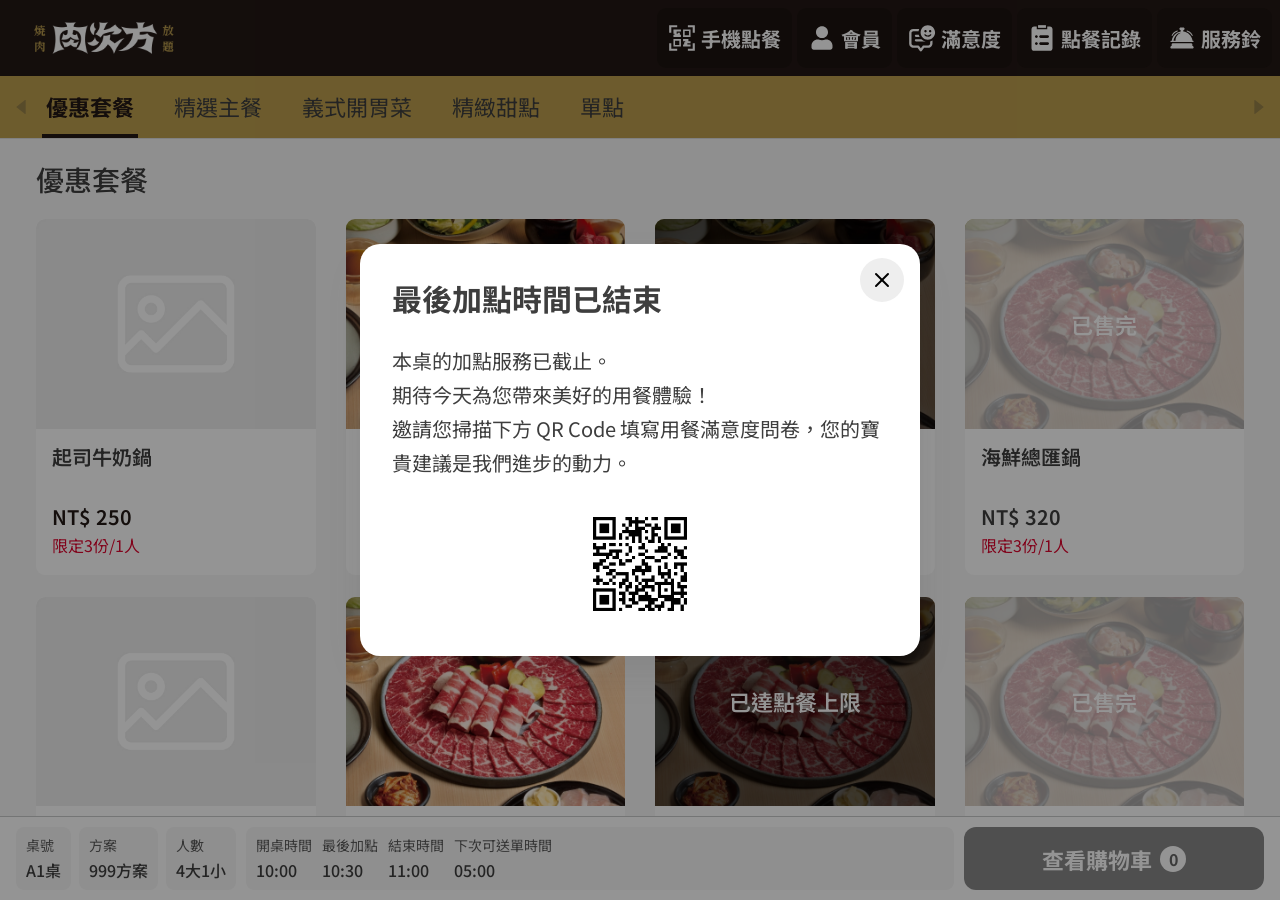
==== commit a57ebb10: "Update 新增點餐限制提示和送單冷卻時間提示 20261018" ====
--- a/menu.html
+++ b/menu.html
@@ -31,11 +31,11 @@
 </dialog>
 <dialog id="member-dialog" aria-labelledby="member-title">
 <button class="close-button" id="close-member" aria-label="關閉會員中心"><img src="assets/icons/Icon_close.svg" alt=""></button>
-<h2 id="member-title">會員中心</h2>
+<h2 id="member-title">瘋美食會員</h2>
 <div id="member-guest"><button class="member-login" id="member-login"><img src="assets/icons/Icon_fun.svg" alt="">登入瘋美食會員</button></div>
 <div id="member-account" hidden>
-<h3>瘋美食會員(<span id="member-name">Anna</span>)</h3>
 <ul class="member-benefits">
+<li><img src="assets/icons/Icon_user_red.svg" alt=""><span id="member-name">Anna</span></li>
 <li><img src="assets/icons/Icon_point.svg" alt=""><span>瘋點數 <strong>1,000</strong> 點</span></li>
 <li><img src="assets/icons/Icon_coupon.svg" alt=""><span>優惠券 <strong>1</strong> 張</span></li>
 <li><img src="assets/icons/Icon_gift-voucher.svg" alt=""><span>電子禮券 0 張</span></li>
@@ -54,6 +54,12 @@
 <footer class="cart-footer"><div class="cart-total"><strong id="cart-total" aria-live="polite"></strong><small>服務費另計</small></div><button id="cart-checkout" aria-haspopup="dialog">送出訂單</button></footer>
 </section>
 </dialog>
+<dialog id="order-interval-dialog" aria-labelledby="order-interval-title" aria-describedby="order-interval-message">
+<button class="close-button" id="close-order-interval" aria-label="關閉送單間隔提示"><img src="assets/icons/Icon_close.svg" alt=""></button>
+<h2 id="order-interval-title">請稍候再試</h2>
+<p id="order-interval-message">本次點餐尚未達 5 分鐘間隔時間</p>
+<button id="defer-order" class="service-confirm" autofocus>稍後送單</button>
+</dialog>
 <dialog id="submit-order-dialog" aria-labelledby="submit-order-title">
 <h2 id="submit-order-title">送出訂單後無法修改</h2>
 <div class="submit-order-actions"><button id="continue-ordering" autofocus>繼續點餐</button><button id="confirm-order">確認送出</button></div>
--- a/css/styles.css
+++ b/css/styles.css
@@ -19,12 +19,12 @@
   --bar-height: calc(76px + env(safe-area-inset-top, 0px));
   /* Independent semantic colors; neutral shades below derive from the base palette. */
   --black: #000000;
-  --error: #b00020;
-  --notice: #b00020;
+  --error: #de052e;
+  --notice: #de052e;
   --accent: #bc9e4e;
   --surface-warm: #faf8f6;
   /* Checkout runtime diagnostics and design preview. */
-  --runtime-error: #b00020;
+  --runtime-error: #de052e;
   --runtime-canvas-light: #f0eee6;
   --runtime-canvas-dark: #2e2c26;
   --runtime-shimmer: #f7e1d3;
@@ -334,17 +334,52 @@
   .tables { grid-template-columns: repeat(3, 1fr); }
 }
 
+/* Keep every button and its visual contents free of shadows in all states. */
+button,
+button *,
+[role="button"],
+[role="button"] *,
+input[type="button"],
+input[type="submit"],
+input[type="reset"] {
+  box-shadow: none !important;
+  text-shadow: none !important;
+}
+
 /* Shared brand focus treatment for all form fields. */
 input:focus, textarea:focus, select:focus, [contenteditable="true"]:focus {
-  border-color: var(--brand);
-  outline: 2px solid var(--brand);
-  outline-offset: 2px;
+  border-color: var(--brand) !important;
+  outline: none !important;
+  box-shadow: none !important;
+}
+
+/* Match the service popup interaction states, including inline checkout controls. */
+button:focus-visible {
+  outline: none !important;
+  border-color: var(--brand) !important;
+  box-shadow: none !important;
+}
+button:not(:disabled):active {
+  transform: scale(.98);
+}
+button:disabled:active {
+  transform: none;
+}
+.service-option.selected,
+.table-button.selected,
+.plan-button.selected,
+.flavor-option[aria-pressed="true"],
+.combo-preferences button[aria-pressed="true"],
+.combo-preferences button[aria-expanded="true"] {
+  border: 2px solid var(--brand) !important;
+  color: var(--brand) !important;
+  background: var(--surface) !important;
 }
 
 /* Shared focus appearance for popup close buttons on both tablet pages. */
 button.close-button:focus, button.close-button:focus-visible,
 button.service-menu-close:focus, button.service-menu-close:focus-visible {
-  outline: none;
-  box-shadow: none;
-  border: 0;
-}
+  outline: none !important;
+  box-shadow: none !important;
+  border: 0 !important;
+}
--- a/css/menu.css
+++ b/css/menu.css
@@ -119,7 +119,7 @@
 .nested fieldset:last-child{margin-bottom:0}
 .extra-qty{display:flex;justify-content:flex-end;align-items:center;gap:16px;margin-bottom:12px}
 .extra-qty button,.stepper button{width:44px;height:44px;background:color-mix(in srgb, var(--ink) 6.74%, var(--surface));border-radius:8px;font-size:24px}
-.extra-qty button:disabled,.stepper button:disabled{color:var(--muted);opacity:.45;cursor:default}
+.extra-qty button:disabled,.stepper button:disabled,.stepper button.at-limit{color:var(--muted);opacity:.45;cursor:default}
 .note-label{display:block;font-size:22px;font-weight:700;margin-bottom:12px}
 .note-label span{font-size:16px;font-weight:400;color:color-mix(in srgb, var(--ink) 79.27%, var(--surface))}
 textarea{width:100%;min-height:100px;padding:14px;border:1px solid color-mix(in srgb, var(--ink) 26.42%, var(--surface));border-radius:10px;font:inherit;resize:vertical}
@@ -224,12 +224,12 @@
 .category-arrow img{display:block;width:14.4px;height:14.4px}
 .close-button{display:grid;place-items:center;padding:10px}
 .close-button img{display:block;width:100%;height:100%}
-#service-dialog,#language-dialog,#mobile-order-dialog,#survey-dialog,#last-order-dialog{width:min(560px,calc(100% - 40px));padding:32px;border-radius:20px}
-#service-dialog h2,#language-dialog h2,#mobile-order-dialog h2,#survey-dialog h2,#last-order-dialog h2{font-size:30px;margin-bottom:24px}
-#mobile-order-dialog h2,#survey-dialog h2,#last-order-dialog h2{padding-right:40px}
-#last-order-message,#survey-message,#mobile-order-message{font-size:20px;line-height:1.7;margin:0 0 24px}
+#service-dialog,#language-dialog,#mobile-order-dialog,#survey-dialog,#last-order-dialog,#order-interval-dialog{width:min(560px,calc(100% - 40px));padding:32px;border-radius:20px}
+#service-dialog h2,#language-dialog h2,#mobile-order-dialog h2,#survey-dialog h2,#last-order-dialog h2,#order-interval-dialog h2{font-size:30px;margin-bottom:24px}
+#mobile-order-dialog h2,#survey-dialog h2,#last-order-dialog h2,#order-interval-dialog h2{padding-right:40px}
+#last-order-message,#survey-message,#mobile-order-message,#order-interval-message{font-size:20px;line-height:1.7;margin:0 0 24px}
 .mobile-order-qrcode{display:block;width:120px;max-width:60%;height:auto;margin:0 auto}
-@media(max-width:600px){.card-copy{height:140px;min-height:140px}.card-copy h3{height:51px;min-height:51px}#service-dialog,#language-dialog,#mobile-order-dialog,#survey-dialog,#last-order-dialog{padding:28px 20px}.service-options{gap:10px}}
+@media(max-width:600px){.card-copy{height:140px;min-height:140px}.card-copy h3{height:51px;min-height:51px}#service-dialog,#language-dialog,#mobile-order-dialog,#survey-dialog,#last-order-dialog,#order-interval-dialog{padding:28px 20px}.service-options{gap:10px}}
 /* Compact navigation and persistent dining context. */
 #categories button{font-size:22px;min-height:62px;padding:13px 4px 11px}
 .section-heading h2{font-size:28px}
@@ -353,7 +353,7 @@
 .member-benefits{list-style:none;padding:0;margin:0;display:grid;gap:26px;color:color-mix(in srgb, var(--ink) 27.42%, var(--black))}
 .member-benefits li{display:flex;align-items:center;gap:20px;min-height:40px;font-size:24px}
 .member-benefits img{width:38px;height:38px;object-fit:contain;flex-shrink:0}
-.member-benefits strong{color:var(--brand);font-weight:700}
+.member-benefits strong{color:var(--notice);font-weight:700}
 .member-login,.member-logout{display:flex;align-items:center;justify-content:center;min-height:64px;border:1px solid var(--line);background:var(--surface);color:color-mix(in srgb, var(--ink) 27.42%, var(--black));font-size:24px;font-weight:400}
 .member-login{width:min(450px,100%);margin:0 auto;gap:12px;border-radius:16px}
 .member-login img{width:36px;height:36px}
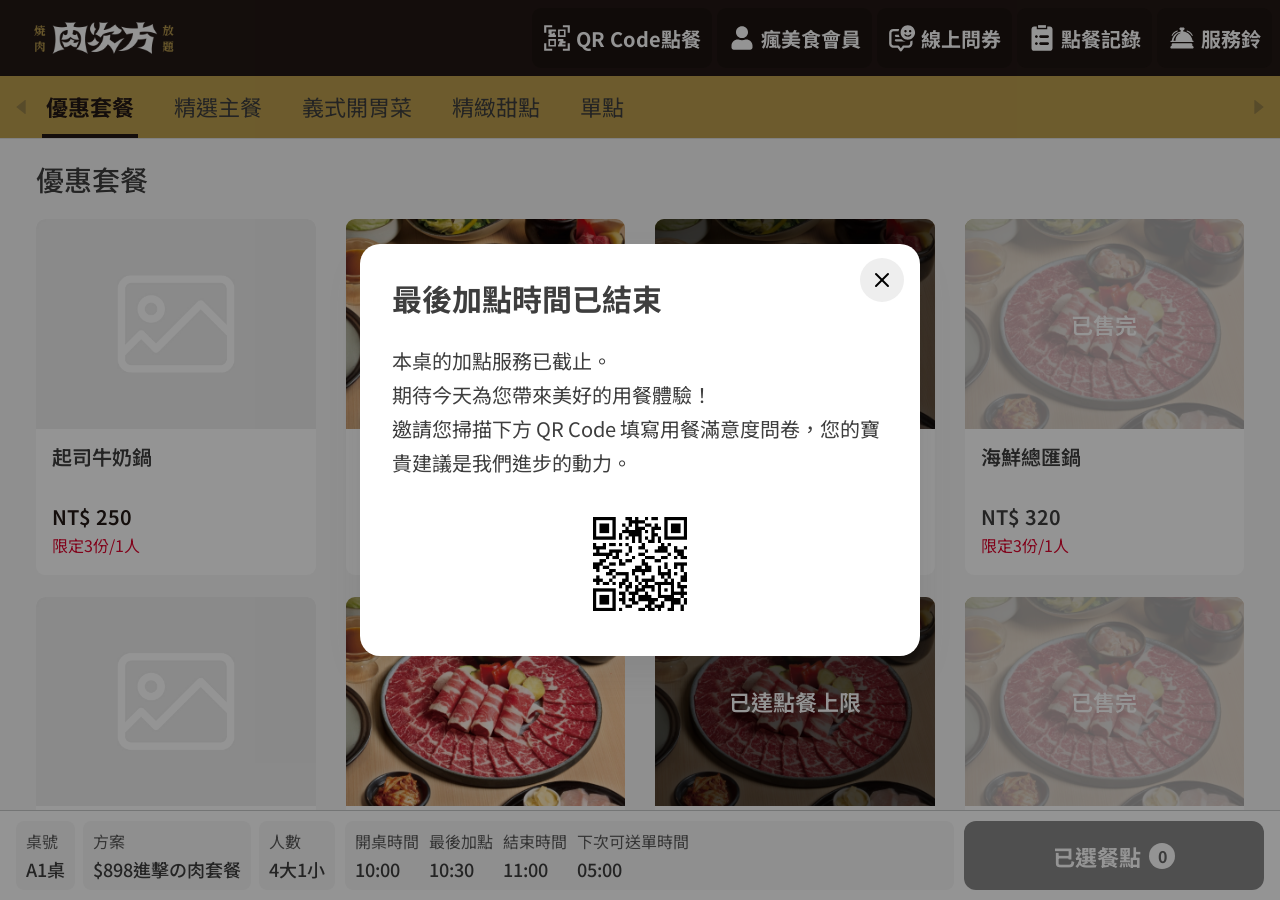
==== commit 8585b0ef: "Update 調整王品回饋需求 20261105" ====
--- a/menu.html
+++ b/menu.html
@@ -8,21 +8,21 @@
 </head>
 <body class="tablet-only"><div class="tablet-required" role="status">請改用平板進行桌邊點餐</div><main class="screen menu-screen">
 <header class="brand-bar"><img src="assets/logo.png" alt="王品集團 wowprime"><nav class="header-actions" aria-label="用餐服務">
-<button class="header-action" id="mobile-order-button" aria-haspopup="dialog" aria-controls="mobile-order-dialog"><img src="assets/icons/Icon_qrcode.svg" alt="">手機點餐</button>
-<button class="header-action" id="member-button" aria-haspopup="dialog" aria-controls="member-dialog"><img src="assets/icons/Icon_user.svg" alt="">會員</button>
-<button class="header-action" id="survey-button" aria-haspopup="dialog" aria-controls="survey-dialog"><img src="assets/icons/Icon_survey.svg" alt="">滿意度</button>
+<button class="header-action" id="mobile-order-button" aria-haspopup="dialog" aria-controls="mobile-order-dialog"><img src="assets/icons/Icon_qrcode.svg" alt="">QR Code點餐</button>
+<button class="header-action" id="member-button" aria-haspopup="dialog" aria-controls="member-dialog"><img src="assets/icons/Icon_user.svg" alt="">瘋美食會員</button>
+<button class="header-action" id="survey-button" aria-haspopup="dialog" aria-controls="survey-dialog"><img src="assets/icons/Icon_survey.svg" alt="">線上問券</button>
 <button class="header-action" id="view-order-history" aria-haspopup="dialog"><img src="assets/icons/Icon_list.svg" alt="">點餐記錄</button>
 <button class="header-action service-bell visible" id="service-bell" aria-haspopup="dialog"><img src="assets/icons/Icon_service-bell.svg" alt="">服務鈴</button>
 <button class="header-action" id="language-button" aria-haspopup="dialog"><img src="assets/icons/Icon_earth.svg" alt=""><span id="language-label">中文</span></button>
 </nav></header>
 <div class="menu-body">
-<div class="category-bar"><button id="category-prev" class="category-arrow" aria-label="向左捲動分類"><img src="assets/icons/Icon_arrow-left.svg" alt=""></button><nav id="categories" aria-label="餐點分類"></nav><button id="category-next" class="category-arrow" aria-label="向右捲動分類"><img src="assets/icons/Icon_arrow-right.svg" alt=""></button></div><div class="menu-scroll" id="menu-list"></div><footer class="order-status-bar" aria-label="目前用餐資訊"><dl class="table-summary"><div><dt>桌號</dt><dd id="status-table">未開桌</dd></div><div><dt>方案</dt><dd id="status-plan">—</dd></div><div><dt>人數</dt><dd id="status-people">—</dd></div></dl><dl class="time-summary"><div><dt>開桌時間</dt><dd id="status-opened">—</dd></div><div><dt>最後加點</dt><dd id="status-last">—</dd></div><div><dt>結束時間</dt><dd id="status-end">—</dd></div><div><dt>下次可送單時間</dt><dd id="status-next">—</dd></div></dl><button id="view-cart" class="view-cart"><span>查看購物車</span><span id="cart-count" aria-live="polite">0</span></button></footer></div>
+<div class="category-bar"><button id="category-prev" class="category-arrow" aria-label="向左捲動分類"><img src="assets/icons/Icon_arrow-left.svg" alt=""></button><nav id="categories" aria-label="餐點分類"></nav><button id="category-next" class="category-arrow" aria-label="向右捲動分類"><img src="assets/icons/Icon_arrow-right.svg" alt=""></button></div><div class="menu-scroll" id="menu-list"></div><footer class="order-status-bar" aria-label="目前用餐資訊"><dl class="table-summary"><div><dt>桌號</dt><dd id="status-table">未開桌</dd></div><div><dt>方案</dt><dd id="status-plan">—</dd></div><div><dt>人數</dt><dd id="status-people">—</dd></div></dl><dl class="time-summary"><div><dt>開桌時間</dt><dd id="status-opened">—</dd></div><div><dt>最後加點</dt><dd id="status-last">—</dd></div><div><dt>結束時間</dt><dd id="status-end">—</dd></div><div><dt>下次可送單時間</dt><dd id="status-next">—</dd></div></dl><button id="view-cart" class="view-cart"><span>已選餐點</span><span id="cart-count" aria-live="polite">0</span></button></footer></div>
 </main>
 <dialog id="detail" aria-labelledby="detail-title"><div class="detail-layout"><div class="detail-summary"><img class="dish-photo" src="assets/menu.jpg" alt=""><div class="dish-copy"><p class="eyebrow" id="detail-category"></p><h2 id="detail-title"></h2><p id="detail-description"></p></div></div><div class="detail-options"><button class="close-button" id="close-detail" aria-label="關閉商品詳情"><img src="assets/icons/Icon_close.svg" alt=""></button><div class="options-scroll"><div class="detail-product-heading"><h2 id="detail-option-title"></h2><strong id="detail-price"></strong></div><section class="flavor-section" aria-label="口味與自訂備註"><div class="flavor-options" aria-label="口味選擇"><button type="button" class="flavor-option" data-flavor="加辣" aria-pressed="false">加辣</button><button type="button" class="flavor-option" data-flavor="不要香菜" aria-pressed="false">不要香菜</button><button type="button" class="flavor-option" id="custom-flavor" aria-pressed="false" aria-expanded="false" aria-controls="meal-note">+自訂備註</button></div><textarea id="meal-note" maxlength="200" placeholder="請輸入備註" aria-label="自訂口味備註" hidden></textarea></section><div id="option-groups"></div></div></div></div><footer class="detail-footer"><div class="stepper"><button id="minus" aria-label="減少餐點數量">−</button><output id="quantity">1</output><button id="plus" aria-label="增加餐點數量">＋</button></div><div class="detail-feedback"><p id="validation" aria-live="polite"></p><p id="detail-limit" aria-label="點餐份數限制"></p></div><button id="add-cart" class="add-cart"></button></footer></dialog>
 <dialog id="service-dialog" aria-labelledby="service-title"><button class="close-button" id="close-service" aria-label="關閉服務鈴選單"><img src="assets/icons/Icon_close.svg" alt=""></button><h2 id="service-title">服務鈴</h2><div class="service-options"></div><button class="service-confirm" id="confirm-service" disabled>確定</button></dialog>
 <dialog id="language-dialog" aria-labelledby="language-title"><button class="close-button" id="close-language" aria-label="關閉語言選擇"><img src="assets/icons/Icon_close.svg" alt=""></button><h2 id="language-title">語言選擇</h2><div class="service-options" aria-label="語言"><button class="service-option" data-language="zh-Hant" aria-pressed="false">中文</button><button class="service-option" data-language="en" aria-pressed="false">English</button><button class="service-option" data-language="ja" aria-pressed="false">日本語</button></div><button class="service-confirm" id="confirm-language" disabled>確定</button></dialog>
-<dialog id="mobile-order-dialog" aria-labelledby="mobile-order-title" aria-describedby="mobile-order-message"><button class="close-button" id="close-mobile-order" aria-label="關閉手機掃碼點餐"><img src="assets/icons/Icon_close.svg" alt=""></button><h2 id="mobile-order-title">手機掃碼點餐</h2><p id="mobile-order-message">使用手機掃描QR Code，即可同步瀏覽與點餐！</p><img class="mobile-order-qrcode" src="assets/qrcode.png" alt="滿意度回饋 QR code"></dialog>
-<dialog id="survey-dialog" aria-labelledby="survey-title" aria-describedby="survey-message"><button class="close-button" id="close-survey" aria-label="關閉滿意度回饋"><img src="assets/icons/Icon_close.svg" alt=""></button><h2 id="survey-title">手機掃碼填寫滿意度回饋</h2><p id="survey-message">期待今天為您帶來美好的用餐體驗！<br>邀請您掃描下方 QR Code 填寫用餐滿意度問卷，您的寶貴建議是我們進步的動力。</p><img class="mobile-order-qrcode" src="assets/qrcode.png" alt="滿意度回饋 QR code"></dialog>
+<dialog id="mobile-order-dialog" aria-labelledby="mobile-order-title" aria-describedby="mobile-order-message"><button class="close-button" id="close-mobile-order" aria-label="關閉手機掃碼點餐"><img src="assets/icons/Icon_close.svg" alt=""></button><h2 id="mobile-order-title">手機掃描QR Code點餐</h2><p id="mobile-order-message">掃描 QR Code，即可同步瀏覽與點餐！</p><img class="mobile-order-qrcode" src="assets/qrcode.png" alt="滿意度回饋 QR code"></dialog>
+<dialog id="survey-dialog" aria-labelledby="survey-title" aria-describedby="survey-message"><button class="close-button" id="close-survey" aria-label="關閉滿意度回饋"><img src="assets/icons/Icon_close.svg" alt=""></button><h2 id="survey-title">手機掃描填寫線上問卷</h2><p id="survey-message">掃描下方 QR Code 填寫問卷，<br>與我們分享您今天的用餐體驗就送【追肉好禮】!!<br>加碼月月再抽【進擊の肉】套餐兌換券！</p><img class="mobile-order-qrcode" src="assets/qrcode.png" alt="滿意度回饋 QR code"></dialog>
 <dialog id="last-order-dialog" aria-labelledby="last-order-title" aria-describedby="last-order-message">
 <button class="close-button" id="close-last-order" aria-label="關閉加點截止通知" autofocus><img src="assets/icons/Icon_close.svg" alt=""></button>
 <h2 id="last-order-title">最後加點時間已結束</h2>
@@ -32,7 +32,7 @@
 <dialog id="member-dialog" aria-labelledby="member-title">
 <button class="close-button" id="close-member" aria-label="關閉會員中心"><img src="assets/icons/Icon_close.svg" alt=""></button>
 <h2 id="member-title">瘋美食會員</h2>
-<div id="member-guest"><button class="member-login" id="member-login"><img src="assets/icons/Icon_fun.svg" alt="">登入瘋美食會員</button></div>
+<div id="member-guest"><p class="member-login-message">登入即享會員專屬點數折抵與優惠</p><button class="member-login" id="member-login"><img src="assets/icons/Icon_fun.svg" alt="">登入瘋美食會員</button></div>
 <div id="member-account" hidden>
 <ul class="member-benefits">
 <li><img src="assets/icons/Icon_user_red.svg" alt=""><span id="member-name">Anna</span></li>
--- a/css/styles.css
+++ b/css/styles.css
@@ -101,10 +101,12 @@
 .header-title, .header-version { display: none; }
 .management-mode .header-title { position: absolute; left: 50%; display: block; margin: 0; color: var(--surface); font-size: 30px; transform: translateX(-50%); }
 .management-mode .header-version { display: block; margin-left: auto; color: var(--surface); font-size: 18px; font-weight: 700; }
-.service-bell { display: none; align-items: center; gap: 10px; min-height: 52px; padding: 0 22px; border-radius: 10px; color: var(--surface); background: color-mix(in srgb, var(--black) 30%, transparent); font-size: 20px; font-weight: 700; }
-.service-bell.visible { display: flex; }
+.service-bell, .header-logout { display: none; align-items: center; gap: 10px; min-height: 52px; padding: 0 22px; border-radius: 10px; color: var(--surface); background: color-mix(in srgb, var(--black) 30%, transparent); font-size: 20px; font-weight: 700; }
+.service-bell.visible, .header-logout:not([hidden]) { display: flex; }
+.service-bell { margin-left: auto; }
+.service-bell.visible + .header-logout, .management-mode .header-logout { margin-left: 12px; }
 .service-bell img { width: 28px; height: 28px; filter: brightness(0) invert(1); }
-.service-bell:hover { background: color-mix(in srgb, var(--black) 45%, transparent); }
+.service-bell:hover, .header-logout:hover { background: color-mix(in srgb, var(--black) 45%, transparent); }
 
 .view { width: 100%; height: calc(100% - var(--bar-height)); margin-top: var(--bar-height); overflow-y: auto; overscroll-behavior: contain; -webkit-overflow-scrolling: touch; }
 
@@ -141,6 +143,7 @@
 h1 { margin-bottom: 12px; font-size: clamp(28px, 3vw, 42px); letter-spacing: -.04em; }
 h2 { margin-bottom: 8px; font-size: 24px; }
 .login-card > p { margin-bottom: 26px; color: var(--muted); font-size: 18px; }
+.login-card > .login-error { margin-top: -18px; color: var(--error); }
 
 .code-input {
   width: 100%;
@@ -217,6 +220,15 @@
 
 .overlay { position: absolute; inset: var(--bar-height) 0 0; z-index: 5; display: grid; place-items: center; padding: 24px max(24px, env(safe-area-inset-right, 0px)) max(24px, env(safe-area-inset-bottom, 0px)) max(24px, env(safe-area-inset-left, 0px)); background: color-mix(in srgb, var(--ink) 28.000000000000004%, transparent); backdrop-filter: blur(3px); }
 .verify-card { width: min(460px, 90%); padding: 34px 40px 30px; border-radius: 18px; text-align: center; }
+.table-actions-dialog { position: fixed; inset: 0; margin: auto; }
+.table-actions-dialog::backdrop { background: color-mix(in srgb, var(--ink) 28%, transparent); backdrop-filter: blur(3px); }
+.table-actions-dialog .primary-button:disabled { cursor: default; background: var(--line); box-shadow: none; }
+#order-reminder { width: min(560px, calc(100% - 40px)); padding: 32px; border: 0; border-radius: 20px; background: var(--surface); color: var(--ink); font: inherit; box-shadow: var(--shadow); }
+#order-reminder::backdrop { background: color-mix(in srgb, var(--black) 42%, transparent); }
+#order-reminder-title { padding-right: 40px; margin-bottom: 24px; font-size: 30px; }
+#order-reminder-message { margin: 0 0 24px; font-size: 20px; line-height: 1.7; }
+.order-reminder-close { position: absolute; top: 14px; right: 16px; display: grid; place-items: center; width: 44px; height: 44px; padding: 10px; border-radius: 50%; background: color-mix(in srgb, var(--ink) 8.81%, var(--surface)); }
+.order-reminder-close img { display: block; width: 100%; height: 100%; }
 .verify-card .code-input { margin: 12px 0 0; }
 .verify-actions { display: flex; gap: 12px; margin-top: 16px; }
 .verify-actions .primary-button { flex: 1; }
@@ -302,7 +314,7 @@
   :root { --bar-height: calc(64px + env(safe-area-inset-top, 0px)); }
   .brand-bar { height: var(--bar-height); padding: max(10px, env(safe-area-inset-top, 0px)) max(18px, env(safe-area-inset-right, 0px)) 10px max(18px, env(safe-area-inset-left, 0px)); }
   .brand-bar > img { width: 154px; height: 44px; }
-  .service-bell { gap: 6px; min-height: 44px; padding: 0 12px; font-size: 16px; }
+  .service-bell, .header-logout { gap: 6px; min-height: 44px; padding: 0 12px; font-size: 16px; }
   .service-bell img { width: 24px; height: 24px; }
   .service-menu-card { padding: 24px 20px 24px; }
   .service-menu-card h2 { font-size: 26px; }
--- a/css/menu.css
+++ b/css/menu.css
@@ -227,7 +227,7 @@
 #service-dialog,#language-dialog,#mobile-order-dialog,#survey-dialog,#last-order-dialog,#order-interval-dialog{width:min(560px,calc(100% - 40px));padding:32px;border-radius:20px}
 #service-dialog h2,#language-dialog h2,#mobile-order-dialog h2,#survey-dialog h2,#last-order-dialog h2,#order-interval-dialog h2{font-size:30px;margin-bottom:24px}
 #mobile-order-dialog h2,#survey-dialog h2,#last-order-dialog h2,#order-interval-dialog h2{padding-right:40px}
-#last-order-message,#survey-message,#mobile-order-message,#order-interval-message{font-size:20px;line-height:1.7;margin:0 0 24px}
+#last-order-message,#survey-message,#mobile-order-message,#order-interval-message,.member-login-message{font-size:20px;line-height:1.7;margin:0 0 24px}
 .mobile-order-qrcode{display:block;width:120px;max-width:60%;height:auto;margin:0 auto}
 @media(max-width:600px){.card-copy{height:140px;min-height:140px}.card-copy h3{height:51px;min-height:51px}#service-dialog,#language-dialog,#mobile-order-dialog,#survey-dialog,#last-order-dialog,#order-interval-dialog{padding:28px 20px}.service-options{gap:10px}}
 /* Compact navigation and persistent dining context. */
@@ -236,8 +236,8 @@
 .menu-scroll{min-height:0}
 .order-status-bar{display:flex;align-items:stretch;gap:10px;flex-shrink:0;padding:10px max(12px,env(safe-area-inset-right,0px)) max(10px,env(safe-area-inset-bottom,0px)) max(12px,env(safe-area-inset-left,0px));background:color-mix(in srgb, var(--ink) 12.95%, var(--surface));border-top:1px solid var(--line)}
 .order-status-bar dl{margin:0;display:flex;align-items:center;gap:14px}
-.order-status-bar dt{font-size:14px;color:var(--muted);white-space:nowrap}
-.order-status-bar dd{margin:2px 0 0;font-size:16px;white-space:nowrap;font-weight:500}
+.order-status-bar dt{font-size:16px;color:var(--muted);white-space:nowrap}
+.order-status-bar dd{margin:2px 0 0;font-size:18px;white-space:nowrap;font-weight:500}
 .table-summary>div{background:var(--surface);padding:7px 12px;border-radius:6px;min-width:68px}
 .order-status-bar .table-summary{gap:8px}
 .time-summary{flex:1;flex-wrap:wrap;background:var(--surface);padding:7px 12px;border-radius:6px}
@@ -246,7 +246,7 @@
 .view-cart:disabled{background:color-mix(in srgb, var(--ink) 61.66%, var(--surface));cursor:default}
 #cart-count{display:grid;place-items:center;min-width:26px;height:26px;border-radius:50%;background:var(--surface);color:var(--brand);font-size:16px}
 .view-cart:disabled #cart-count{color:color-mix(in srgb, var(--ink) 79.27%, var(--surface))}
-@media(max-width:1050px){.order-status-bar{flex-wrap:wrap}.order-status-bar .time-summary{order:3;flex-basis:100%;justify-content:space-between}.view-cart{margin-left:auto}.table-summary>div{padding:5px 12px}.order-status-bar dt{font-size:14px}.order-status-bar dd{font-size:16px}}
+@media(max-width:1050px){.order-status-bar{flex-wrap:wrap}.order-status-bar .time-summary{order:3;flex-basis:100%;justify-content:space-between}.view-cart{margin-left:auto}.table-summary>div{padding:5px 12px}.order-status-bar dt{font-size:16px}.order-status-bar dd{font-size:18px}}
 @media(max-width:600px){#categories button{font-size:18px;min-height:54px;padding:11px 4px 9px}.order-status-bar{gap:6px;padding:8px}.order-status-bar .table-summary{gap:5px}.table-summary>div{min-width:0;padding:4px 7px}.view-cart{font-size:16px;min-width:300px;padding:8px;gap:5px}.view-cart img{display:none}.order-status-bar .time-summary{gap:8px;padding:6px}}
 
 .detail-feedback{flex:1;min-width:0}
@@ -272,15 +272,15 @@
 .order-status-bar .table-summary{grid-column:1;grid-row:1;gap:10px}
 .order-status-bar .table-summary>div{background:var(--canvas);border-radius:8px;padding:8px 14px;min-width:84px}
 .order-status-bar .time-summary{grid-column:1/-1;grid-row:2;display:flex;justify-content:space-between;gap:16px;background:var(--canvas);border-radius:8px;padding:9px 14px}
-.order-status-bar dt{font-size:14px}
-.order-status-bar dd{font-size:16px;margin-top:3px}
+.order-status-bar dt{font-size:16px}
+.order-status-bar dd{font-size:18px;margin-top:3px}
 .order-status-bar .view-cart{grid-column:2;grid-row:1;min-width:300px;margin:0;font-size:24px;border-radius:12px;padding:12px 24px}
 @media(max-width:600px){
 .order-status-bar{padding:8px;gap:8px}
 .order-status-bar .table-summary{gap:6px}
 .order-status-bar .table-summary>div{min-width:0;padding:7px 9px}
-.order-status-bar dt{font-size:14px}
-.order-status-bar dd{font-size:16px}
+.order-status-bar dt{font-size:16px}
+.order-status-bar dd{font-size:18px}
 .order-status-bar .view-cart{min-width:300px;font-size:18px;padding:10px}
 .order-status-bar .time-summary{display:grid;grid-template-columns:repeat(2,minmax(0,1fr));gap:10px;padding:9px}
 }
@@ -289,16 +289,16 @@
 .order-status-bar .table-summary{grid-column:1;grid-row:1;gap:8px}
 .order-status-bar .table-summary>div{min-width:0;padding:8px 12px}
 .order-status-bar .time-summary{grid-column:2;grid-row:1;display:grid;grid-template-columns:repeat(4,auto);align-content:center;justify-content:space-between;gap:10px;padding:8px 12px;min-width:0}
-.order-status-bar dt{font-size:14px}
-.order-status-bar dd{font-size:16px}
+.order-status-bar dt{font-size:16px}
+.order-status-bar dd{font-size:18px}
 .order-status-bar .view-cart{grid-column:3;grid-row:1;min-width:300px;padding:12px 20px;font-size:22px}
 @media(max-width:1050px){
 .order-status-bar{gap:8px;padding:8px}
 .order-status-bar .table-summary{gap:6px}
 .order-status-bar .table-summary>div{padding:7px 8px}
 .order-status-bar .time-summary{gap:8px;padding:7px 10px}
-.order-status-bar dt{font-size:14px}
-.order-status-bar dd{font-size:16px}
+.order-status-bar dt{font-size:16px}
+.order-status-bar dd{font-size:18px}
 .order-status-bar .view-cart{min-width:300px;padding:10px 12px;font-size:20px}
 }
 @media(max-width:800px){
@@ -306,8 +306,8 @@
 .order-status-bar .table-summary{gap:4px}
 .order-status-bar .table-summary>div{padding:6px}
 .order-status-bar .time-summary{gap:6px;padding:6px}
-.order-status-bar dt{font-size:14px}
-.order-status-bar dd{font-size:16px}
+.order-status-bar dt{font-size:16px}
+.order-status-bar dd{font-size:18px}
 .order-status-bar .view-cart{min-width:300px;padding:8px;font-size:17px;gap:6px}
 }
 @media(max-width:600px){
@@ -355,7 +355,8 @@
 .member-benefits img{width:38px;height:38px;object-fit:contain;flex-shrink:0}
 .member-benefits strong{color:var(--notice);font-weight:700}
 .member-login,.member-logout{display:flex;align-items:center;justify-content:center;min-height:64px;border:1px solid var(--line);background:var(--surface);color:color-mix(in srgb, var(--ink) 27.42%, var(--black));font-size:24px;font-weight:400}
-.member-login{width:min(450px,100%);margin:0 auto;gap:12px;border-radius:16px}
-.member-login img{width:36px;height:36px}
+.member-login-message{margin-bottom:16px;color:var(--muted)}
+.member-login{width:min(450px,100%);margin:0 auto;gap:12px;border:0;border-radius:16px;background:#de052e;color:var(--surface)}
+.member-login img{width:36px;height:36px;border:2px solid var(--surface);border-radius:50%}
 .member-logout{width:min(428px,100%);margin:32px auto 0;border-radius:999px}
 @media(max-width:600px){.combo-mode .options-scroll{padding:24px 16px}.combo-card{padding:12px}#quantity-label{display:none}}
